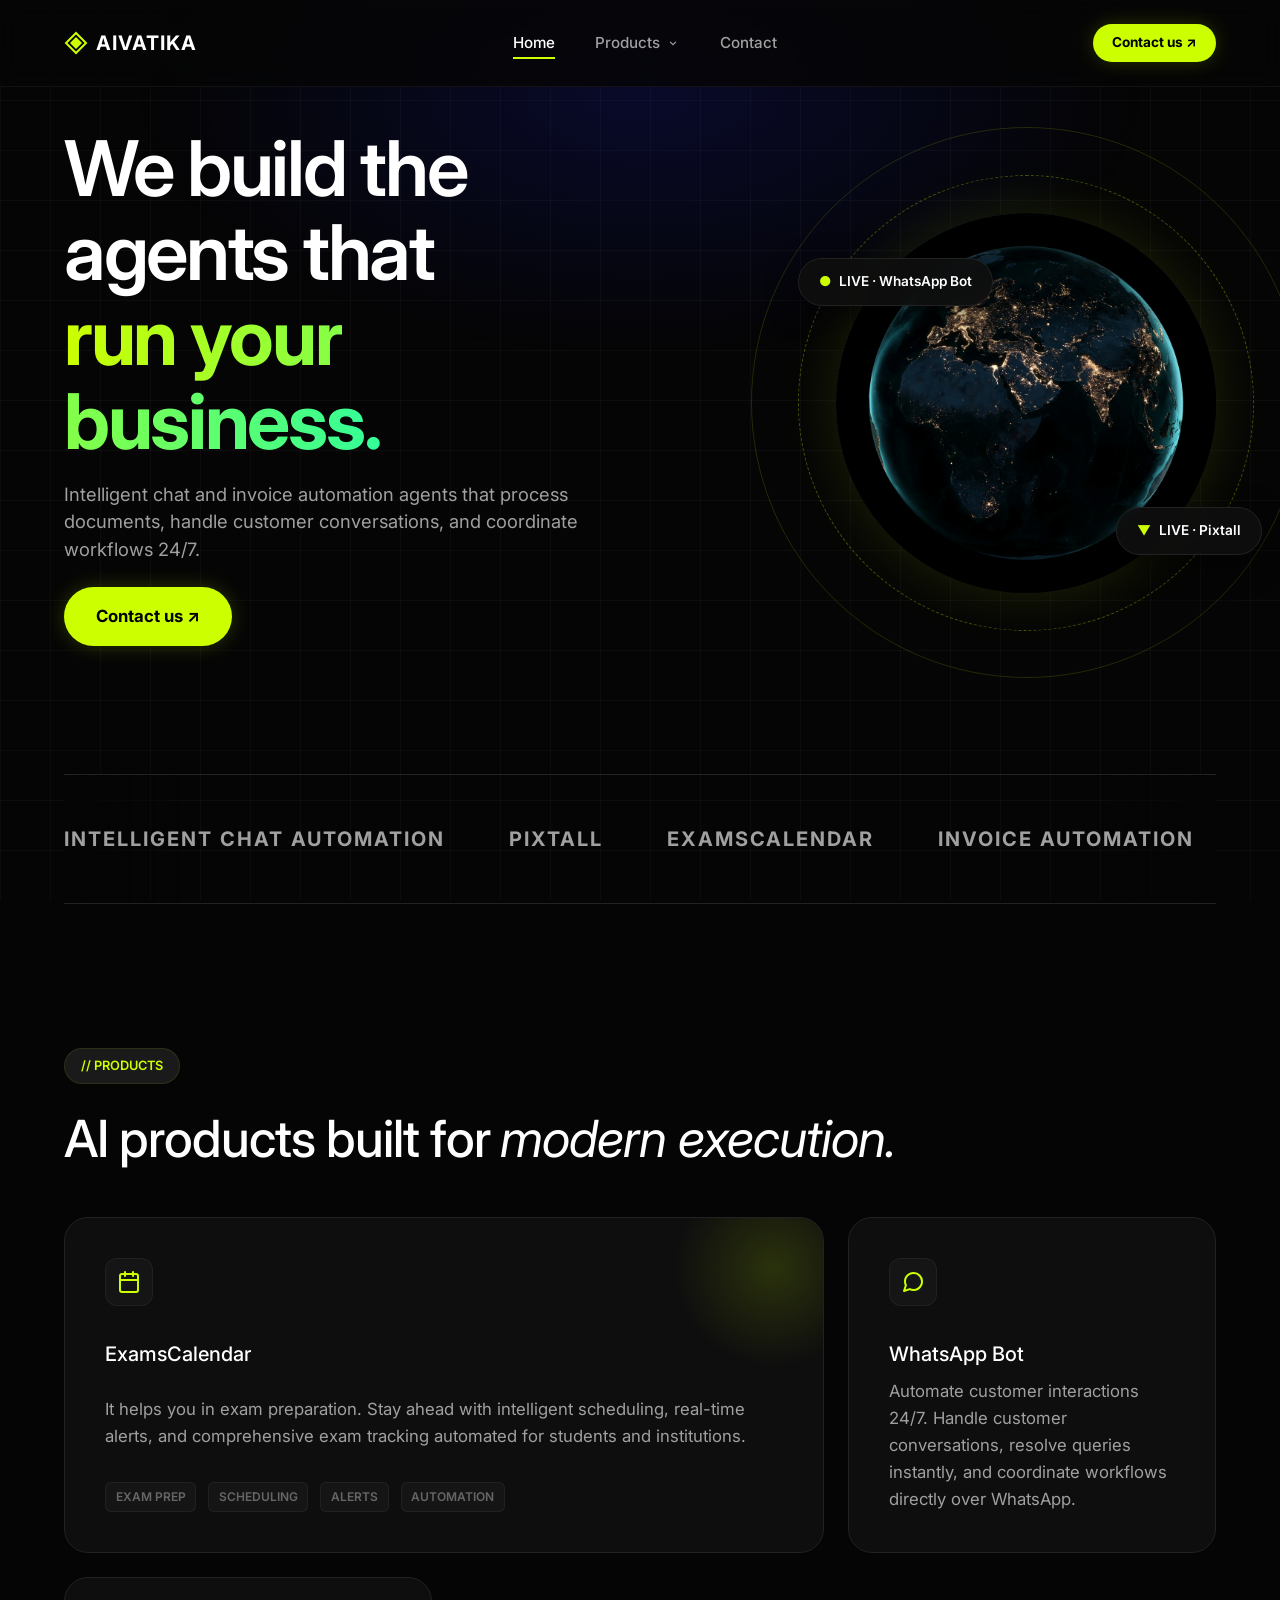
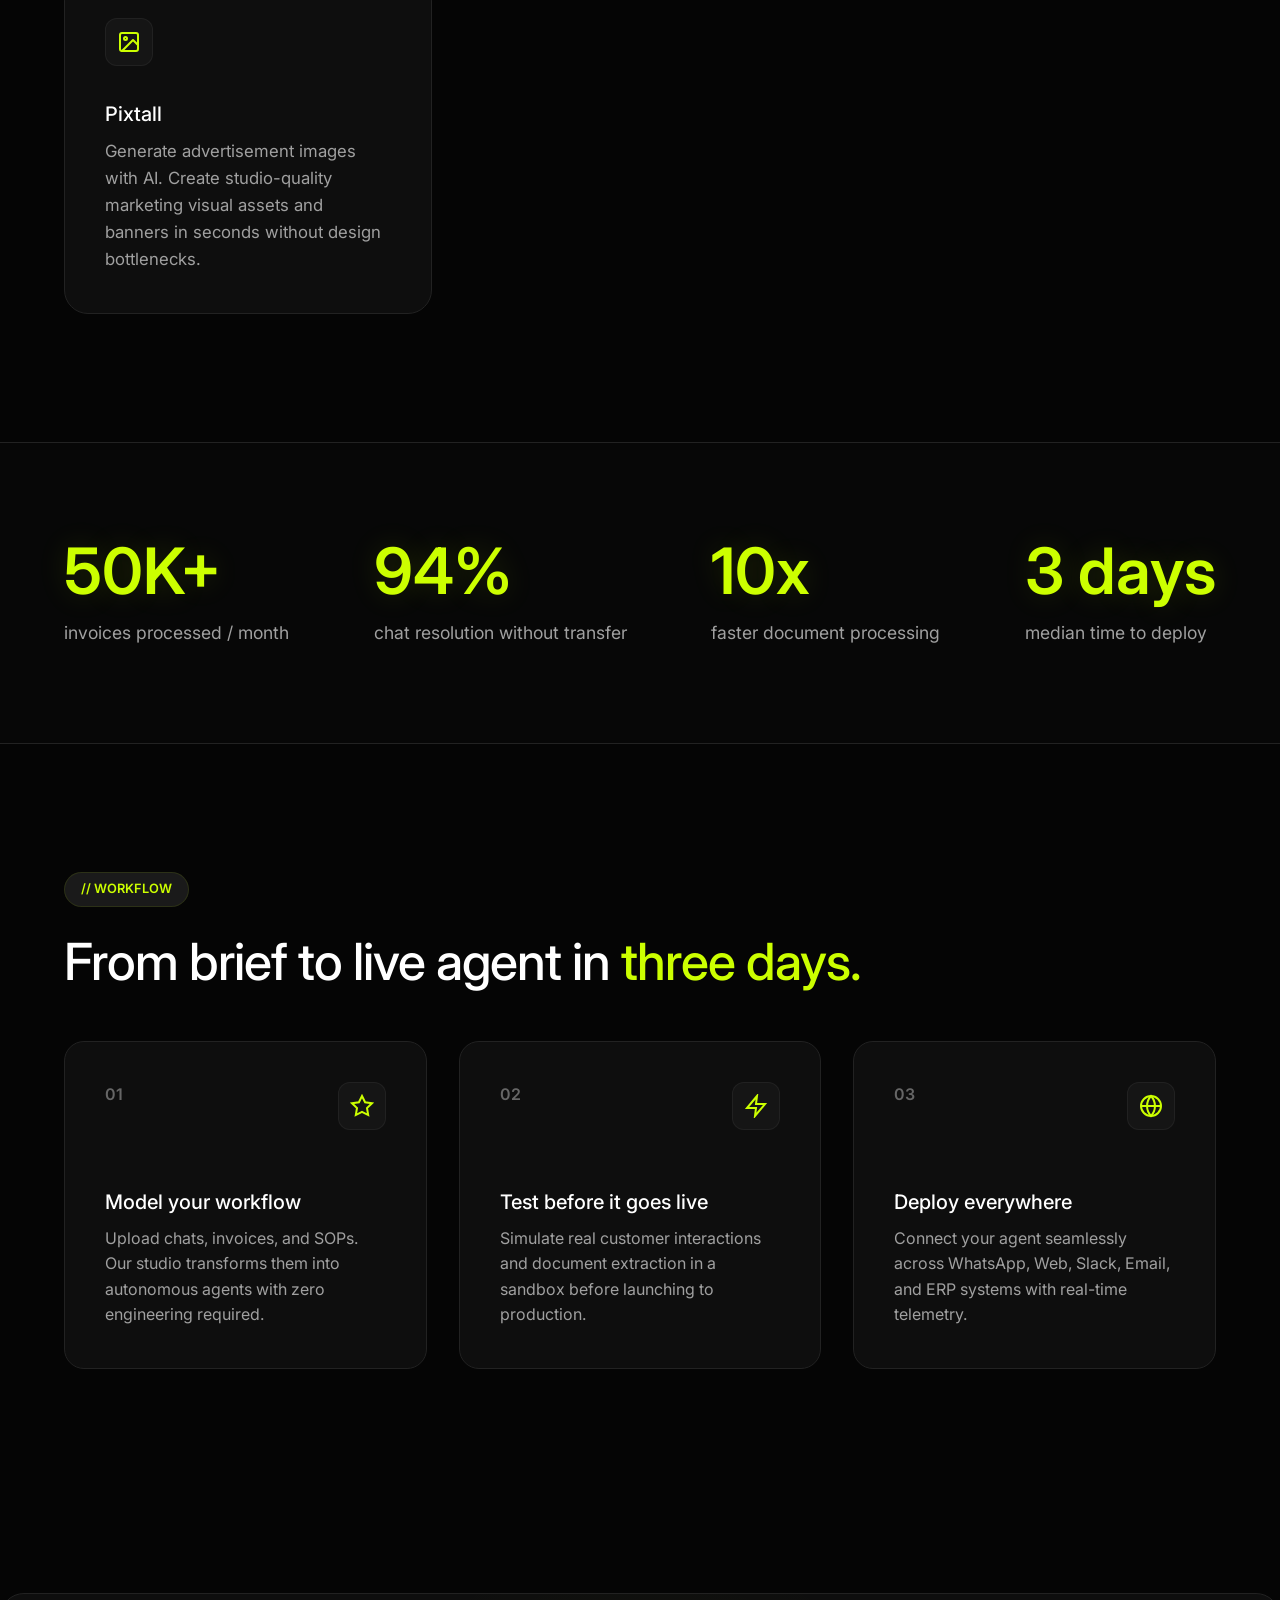
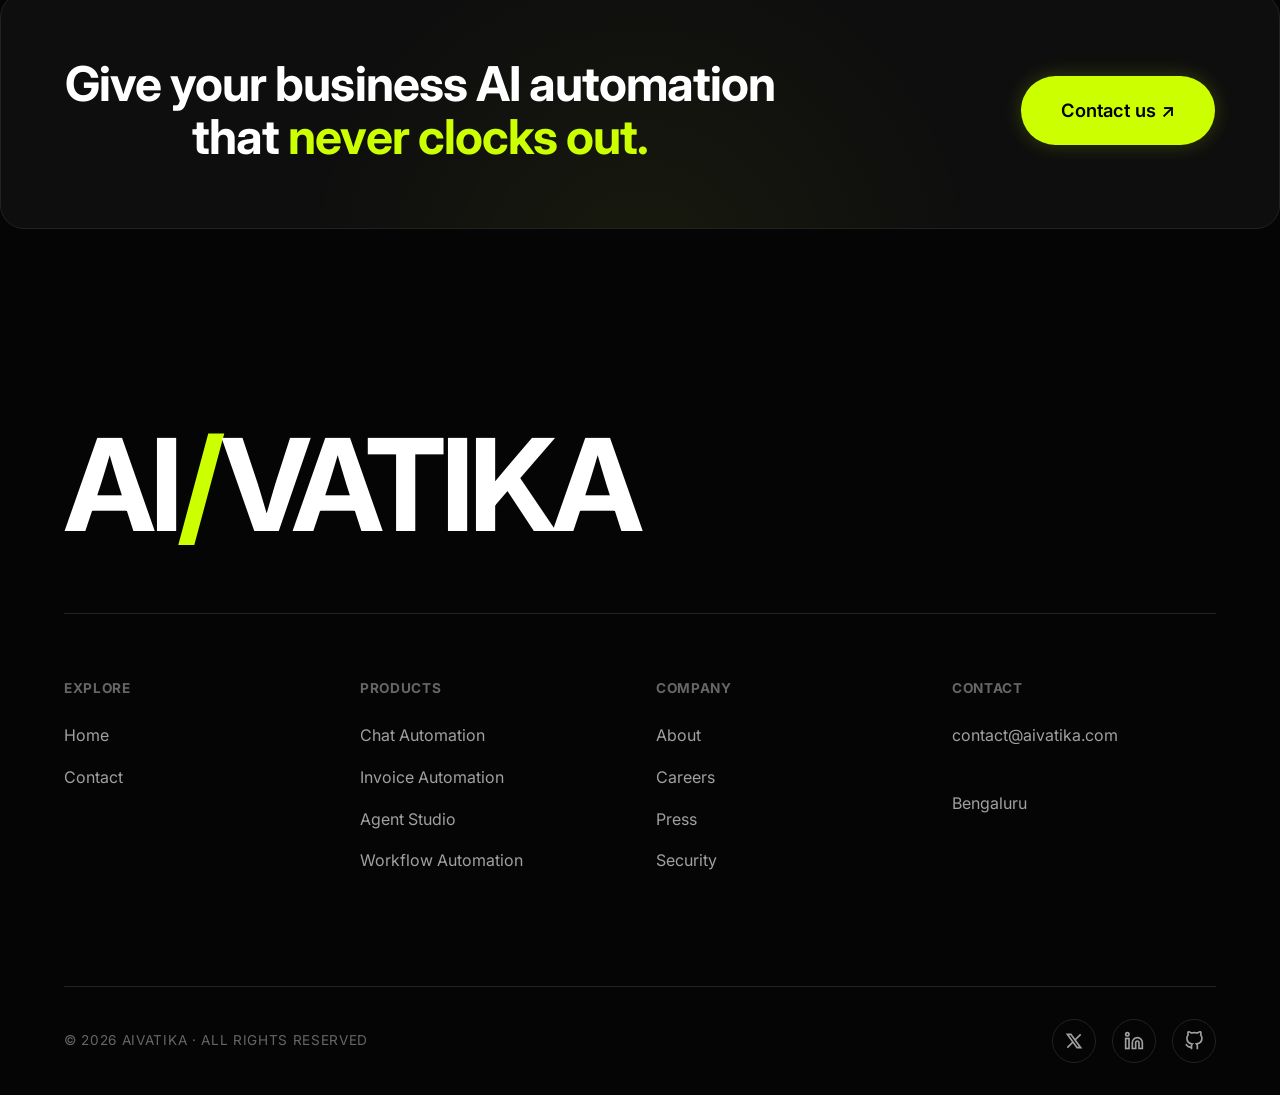
==== index.html @ f8d055b0 "Remove solutions.html page and purge all Solutions links from navbar and footers" ====
<!DOCTYPE html>
<html lang="en">
<head>
    <meta charset="UTF-8">
    <meta name="viewport" content="width=device-width, initial-scale=1.0">
    <title>AIVATIKA - AI Automation, Made Simple</title>
    <link rel="preconnect" href="https://fonts.googleapis.com">
    <link rel="preconnect" href="https://fonts.gstatic.com" crossorigin>
    <link href="https://fonts.googleapis.com/css2?family=Inter:wght@400;500;600;700&display=swap" rel="stylesheet">
    <link rel="stylesheet" href="style.css">
</head>
<body>
    <div class="grid-overlay"></div>
    <div class="glow-overlay"></div>

    <header class="navbar">
      <div class="nav-container">

        <a class="logo" href="index.html">
          <svg width="24" height="24" viewBox="0 0 24 24" fill="none" xmlns="http://www.w3.org/2000/svg">
            <path d="M12 2L2 12L12 22L22 12L12 2Z" stroke="var(--accent)" stroke-width="2" fill="transparent"/>
            <path d="M12 6L6 12L12 18L18 12L12 6Z" fill="var(--accent)"/>
          </svg>
          <span>AIVATIKA</span>
        </a>

        <nav class="nav-links">

          <a href="index.html" class="active">Home</a>

          <div class="products">

            <button class="products-btn">
              Products
              <svg width="14" height="14" viewBox="0 0 24 24">
                <path d="M7 10l5 5 5-5" stroke="currentColor" stroke-width="2" fill="none"/>
              </svg>
            </button>

            <div class="products-menu">

              <a href="https://examscalendar.com/" target="_blank" rel="noopener noreferrer" class="product-item">
                <div class="title">ExamsCalendar</div>
                <div class="desc">
                  It helps you in exam preparation
                </div>
              </a>

              <a href="chat-automation.html" class="product-item">
                <div class="title">WhatsApp Bot</div>
                <div class="desc">
                  Automate customer interactions
                </div>
              </a>

              <a href="contact.html" class="product-item">
                <div class="title">Pixtall</div>
                <div class="desc">
                  Generate advertisement images with AI
                </div>
              </a>

            </div>

          </div>

          <a href="contact.html">Contact</a>

        </nav>

        <a class="demo-btn" href="contact.html">
          Contact us ↗
        </a>

      </div>
    </header>

    <main>
        <section class="hero reveal active">
            <div class="hero-main-layout">
                <div class="hero-left">
                    <h1 class="hero-title">
                        We build the agents that<br>
                        <span style="font-weight: 700; background: linear-gradient(90deg, #CCFF00 0%, #33ff99 100%); -webkit-background-clip: text; -webkit-text-fill-color: transparent; background-clip: text; color: transparent;">run your business.</span>
                    </h1>

                    <p class="hero-description">
                        Intelligent chat and invoice automation agents that process documents, handle customer conversations, and coordinate workflows 24/7.
                    </p>

                    <div class="hero-cta">
                        <a href="contact.html" class="btn btn-primary btn-large" style="color: #000; font-weight: 700;">Contact us ↗</a>
                    </div>

                    <!-- Stored in backend / code memory for future use:
                    <div class="hero-stats" style="margin-top: 2rem;">
                        <div class="stat-item">
                            <h3 class="stat-value">94%</h3>
                            <p class="stat-label">Chat resolution rate</p>
                        </div>
                        <div class="stat-item">
                            <h3 class="stat-value">10x</h3>
                            <p class="stat-label">Faster invoice processing</p>
                        </div>
                        <div class="stat-item">
                            <h3 class="stat-value">0</h3>
                            <p class="stat-label">Code required to deploy</p>
                        </div>
                    </div>
                    -->
                </div>

                <div class="hero-right">
                    <div class="hero-graphic" style="width: 380px; height: 380px; margin-left: auto;">
                        <div class="orb-container" style="width: 100%; height: 100%; position: relative;">
                            <div class="floating-badge" style="top: 12%; left: -10%; bottom:auto;">
                                <span style="color: var(--accent);">●</span> LIVE · WhatsApp Bot
                            </div>

                            <div style="position: absolute; width: 120%; height: 120%; top:-10%; left:-10%; border-radius: 50%; border: 1.5px dashed rgba(204,255,0,0.3); animation: rotate 30s linear infinite; pointer-events: none; z-index: 1;"></div>
                            <div style="position: absolute; width: 145%; height: 145%; top:-22.5%; left:-22.5%; border-radius: 50%; border: 1px solid rgba(204,255,0,0.15); pointer-events: none; z-index: 1;"></div>
                            <div class="orb" style="width: 100%; height: 100%; position: relative; border-radius: 50%; overflow: hidden; box-shadow: inset -10px -10px 30px rgba(0,0,0,0.8), inset 10px 10px 30px rgba(255,255,255,0.05), 0 0 60px rgba(204,255,0,0.12);">
                                <img src="assets/earth-globe.png" alt="Earth Globe" style="width: 100%; height: 100%; object-fit: cover; border-radius: 50%; display: block;">
                            </div>

                            <div class="floating-badge" style="bottom: 10%; right: -12%; left: auto;">
                                <span style="color: var(--accent);">▼</span> LIVE · Pixtall
                            </div>
                        </div>
                    </div>
                </div>
            </div>

            <div class="client-ticker-container">
                <div class="ticker-wrapper">
                    <div class="ticker-content">
                        <div class="client-logo">INTELLIGENT CHAT AUTOMATION</div>
                        <div class="client-logo">PIXTALL</div>
                        <div class="client-logo">EXAMSCALENDAR</div>
                        <div class="client-logo">INVOICE AUTOMATION</div>
                        <div class="client-logo">WHATSAPP HEALTH CARE AUTOMATION</div>
                    </div>
                    <div class="ticker-content">
                        <div class="client-logo">INTELLIGENT CHAT AUTOMATION</div>
                        <div class="client-logo">PIXTALL</div>
                        <div class="client-logo">EXAMSCALENDAR</div>
                        <div class="client-logo">INVOICE AUTOMATION</div>
                        <div class="client-logo">WHATSAPP HEALTH CARE AUTOMATION</div>
                    </div>
                </div>
            </div>
        </section>

        <section class="capabilities reveal active">
            <div class="section-badge">// PRODUCTS</div>
            <h2 class="section-title">AI products built for <span class="italic">modern execution.</span></h2>

            <div class="bento-grid">
                <div class="bento-card bento-large">
                    <div class="card-glow"></div>
                    <div class="card-icon">
                        <svg width="24" height="24" viewBox="0 0 24 24" fill="none" stroke="var(--accent)" stroke-width="2" stroke-linecap="round" stroke-linejoin="round"><rect x="3" y="4" width="18" height="18" rx="2" ry="2"></rect><line x1="16" y1="2" x2="16" y2="6"></line><line x1="8" y1="2" x2="8" y2="6"></line><line x1="3" y1="10" x2="21" y2="10"></line></svg>
                    </div>
                    <h3>ExamsCalendar</h3>
                    <p>It helps you in exam preparation. Stay ahead with intelligent scheduling, real-time alerts, and comprehensive exam tracking automated for students and institutions.</p>
                    <div class="card-tags">
                        <span>EXAM PREP</span><span>SCHEDULING</span><span>ALERTS</span><span>AUTOMATION</span>
                    </div>
                </div>

                <div class="bento-card">
                    <div class="card-icon">
                        <svg width="24" height="24" viewBox="0 0 24 24" fill="none" stroke="var(--accent)" stroke-width="2" stroke-linecap="round" stroke-linejoin="round"><path d="M21 11.5a8.38 8.38 0 0 1-.9 3.8 8.5 8.5 0 0 1-7.6 4.7 8.38 8.38 0 0 1-3.8-.9L3 21l1.9-5.7a8.38 8.38 0 0 1-.9-3.8 8.5 8.5 0 0 1 4.7-7.6 8.38 8.38 0 0 1 3.8-.9h.5a8.48 8.48 0 0 1 8 8v.5z"></path></svg>
                    </div>
                    <h3>WhatsApp Bot</h3>
                    <p>Automate customer interactions 24/7. Handle customer conversations, resolve queries instantly, and coordinate workflows directly over WhatsApp.</p>
                </div>

                <div class="bento-card">
                    <div class="card-icon">
                        <svg width="24" height="24" viewBox="0 0 24 24" fill="none" stroke="var(--accent)" stroke-width="2" stroke-linecap="round" stroke-linejoin="round"><rect x="3" y="3" width="18" height="18" rx="2" ry="2"></rect><circle cx="8.5" cy="8.5" r="1.5"></circle><polyline points="21 15 16 10 5 21"></polyline></svg>
                    </div>
                    <h3>Pixtall</h3>
                    <p>Generate advertisement images with AI. Create studio-quality marketing visual assets and banners in seconds without design bottlenecks.</p>
                </div>
            </div>
        </section>

        <section class="stats-banner reveal active">
            <div class="stat-column">
                <div class="stat-huge">50K+</div>
                <div class="stat-desc">invoices processed / month</div>
            </div>
            <div class="stat-column">
                <div class="stat-huge">94%</div>
                <div class="stat-desc">chat resolution without transfer</div>
            </div>
            <div class="stat-column">
                <div class="stat-huge">10x</div>
                <div class="stat-desc">faster document processing</div>
            </div>
            <div class="stat-column">
                <div class="stat-huge">3 days</div>
                <div class="stat-desc">median time to deploy</div>
            </div>
        </section>

        <section class="workflow reveal active">
            <div class="section-badge">// WORKFLOW</div>
            <h2 class="section-title">From brief to live agent in <span class="text-accent">three days.</span></h2>

            <div class="workflow-grid">
                <div class="workflow-card">
                    <div class="workflow-header">
                        <span class="step-num">01</span>
                        <div class="card-icon">
                            <svg width="24" height="24" viewBox="0 0 24 24" fill="none" stroke="var(--accent)" stroke-width="2"><path d="M12 2l3.09 6.26L22 9.27l-5 4.87 1.18 6.88L12 17.77l-6.18 3.25L7 14.14 2 9.27l6.91-1.01L12 2z"></path></svg>
                        </div>
                    </div>
                    <h3>Model your workflow</h3>
                    <p>Upload chats, invoices, and SOPs. Our studio transforms them into autonomous agents with zero engineering required.</p>
                </div>

                <div class="workflow-card">
                    <div class="workflow-header">
                        <span class="step-num">02</span>
                        <div class="card-icon">
                            <svg width="24" height="24" viewBox="0 0 24 24" fill="none" stroke="var(--accent)" stroke-width="2"><polygon points="13 2 3 14 12 14 11 22 21 10 12 10 13 2"></polygon></svg>
                        </div>
                    </div>
                    <h3>Test before it goes live</h3>
                    <p>Simulate real customer interactions and document extraction in a sandbox before launching to production.</p>
                </div>

                <div class="workflow-card">
                    <div class="workflow-header">
                        <span class="step-num">03</span>
                        <div class="card-icon">
                            <svg width="24" height="24" viewBox="0 0 24 24" fill="none" stroke="var(--accent)" stroke-width="2"><circle cx="12" cy="12" r="10"></circle><line x1="2" y1="12" x2="22" y2="12"></line><path d="M12 2a15.3 15.3 0 0 1 4 10 15.3 15.3 0 0 1-4 10 15.3 15.3 0 0 1-4-10 15.3 15.3 0 0 1 4-10z"></path></svg>
                        </div>
                    </div>
                    <h3>Deploy everywhere</h3>
                    <p>Connect your agent seamlessly across WhatsApp, Web, Slack, Email, and ERP systems with real-time telemetry.</p>
                </div>
            </div>
        </section>


        <section class="cta-section reveal active">
            <div class="cta-container">
                <h2>Give your business AI automation<br>that <span class="text-accent">never clocks out.</span></h2>
                <a href="contact.html" class="btn btn-primary btn-large">Contact us ↗</a>
            </div>
        </section>
    </main>

    <footer>
        <div class="footer-top">
            <div class="footer-logo">AI<span class="text-accent">/</span>VATIKA</div>
        </div>

        <div class="footer-middle">
            <div class="footer-col">
                <h4>EXPLORE</h4>
                <a href="index.html">Home</a>
                <a href="contact.html">Contact</a>
            </div>
            <div class="footer-col">
                <h4>PRODUCTS</h4>
                <a href="#">Chat Automation</a>
                <a href="#">Invoice Automation</a>
                <a href="#">Agent Studio</a>
                <a href="#">Workflow Automation</a>
            </div>
            <div class="footer-col">
                <h4>COMPANY</h4>
                <a href="#">About</a>
                <a href="#">Careers</a>
                <a href="#">Press</a>
                <a href="#">Security</a>
            </div>
            <div class="footer-col">
                <h4>CONTACT</h4>
                <a href="mailto:contact@aivatika.com">contact@aivatika.com</a>
                <br>
                <span>Bengaluru</span>
            </div>
        </div>

        <div class="footer-bottom">
            <div class="copyright">© 2026 AIVATIKA · ALL RIGHTS RESERVED</div>
            <div class="socials">
                <a href="#" class="social-icon">
                    <svg width="20" height="20" viewBox="0 0 24 24" fill="none" stroke="currentColor" stroke-width="2"><path d="M4 4l11.733 16h4.267l-11.733 -16z"></path><path d="M4 20l6.768 -6.768m2.46 -2.46l6.772 -6.772"></path></svg>
                </a>
                <a href="#" class="social-icon">
                    <svg width="20" height="20" viewBox="0 0 24 24" fill="none" stroke="currentColor" stroke-width="2"><path d="M16 8a6 6 0 0 1 6 6v7h-4v-7a2 2 0 0 0-2-2 2 2 0 0 0-2 2v7h-4v-7a6 6 0 0 1 6-6z"></path><rect x="2" y="9" width="4" height="12"></rect><circle cx="4" cy="4" r="2"></circle></svg>
                </a>
                <a href="#" class="social-icon">
                    <svg width="20" height="20" viewBox="0 0 24 24" fill="none" stroke="currentColor" stroke-width="2"><path d="M9 19c-5 1.5-5-2.5-7-3m14 6v-3.87a3.37 3.37 0 0 0-.94-2.61c3.14-.35 6.44-1.54 6.44-7A5.44 5.44 0 0 0 20 4.77 5.07 5.07 0 0 0 19.91 1S18.73.65 16 2.48a13.38 13.38 0 0 0-7 0C6.27.65 5.09 1 5.09 1A5.07 5.07 0 0 0 5 4.77a5.44 5.44 0 0 0-1.5 3.78c0 5.42 3.3 6.61 6.44 7A3.37 3.37 0 0 0 9 18.13V22"></path></svg>
                </a>
            </div>
        </div>
    </footer>
    <script src="script.js"></script>
</body>
</html>
---- style.css ----
:root {
    --bg-dark: #050505;
    --bg-card: #0e0e0e;
    --bg-card-hover: #141414;
    --accent: #CCFF00;
    --accent-glow: rgba(204, 255, 0, 0.4);
    --text-primary: #FFFFFF;
    --text-secondary: #A0A0A0;
    --text-tertiary: #666666;
    --border-color: #222222;
    --badge-bg: #1A1A1A;
    --font-sans: 'Inter', system-ui, -apple-system, sans-serif;
}
* { margin: 0; padding: 0; box-sizing: border-box; }
body { background-color: var(--bg-dark); color: var(--text-primary); font-family: var(--font-sans); line-height: 1.6; overflow-x: hidden; -webkit-font-smoothing: antialiased; }
.grid-overlay { position: fixed; top: 0; left: 0; width: 100vw; height: 100vh; background-image: linear-gradient(to right, rgba(255,255,255,0.03) 1px, transparent 1px), linear-gradient(to bottom, rgba(255,255,255,0.03) 1px, transparent 1px); background-size: 50px 50px; pointer-events: none; z-index: -2; }
.glow-overlay { position: fixed; top: -20vh; left: 10vw; width: 80vw; height: 60vh; background: radial-gradient(ellipse at center, rgba(30,40,255,0.15) 0%, transparent 70%); pointer-events: none; z-index: -1; }
h1 { font-size: clamp(3rem, 6vw, 5.5rem); line-height: 1.1; letter-spacing: -0.03em; font-weight: 600; margin-bottom: 1rem; }
h2.section-title { font-size: clamp(2rem, 4vw, 3.5rem); line-height: 1.2; letter-spacing: -0.02em; font-weight: 500; margin-bottom: 3rem; }
h3 { font-size: 1.25rem; font-weight: 500; color: var(--text-primary); margin-bottom: 0.5rem; }
p { color: var(--text-secondary); }
.italic { font-style: italic; font-weight: 400; }
.text-white { color: var(--text-primary); }
.text-accent { color: var(--accent); }
.text-accent-glow { color: var(--accent); text-shadow: 0 0 15px var(--accent-glow); }
.navbar { position: sticky; top: 0; background: rgba(5,5,5,0.8); backdrop-filter: blur(12px); z-index: 100; border-bottom: 1px solid rgba(255,255,255,0.05); }
.nav-container { display: flex; justify-content: space-between; align-items: center; padding: 1.5rem 4rem; max-width: 1400px; margin: 0 auto; width: 100%; }
.logo { display: flex; align-items: center; gap: 0.5rem; font-weight: 700; font-size: 1.25rem; letter-spacing: 0.05em; color: #ffffff; text-decoration: none; }
.logo span { color: #ffffff; }
.nav-links { display: flex; gap: 2.5rem; align-items: center; }
.nav-links a { color: var(--text-secondary); text-decoration: none; font-size: 0.95rem; font-weight: 500; transition: color 0.2s; }
.nav-links a:hover { color: var(--text-primary); }
.nav-links a.active { color: var(--text-primary); position: relative; }
.nav-links a.active::after { content: ''; position: absolute; bottom: -4px; left: 0; width: 100%; height: 2px; background-color: var(--accent); }

/* ==========================================================================
   Products Dropdown Component (Absolute Floating Panel - Pure CSS)
   ========================================================================== */

.products {
    position: relative;
    display: inline-flex;
    align-items: center;
}

.products-btn {
    display: inline-flex;
    align-items: center;
    gap: 0.35rem;
    color: var(--text-secondary);
    background: transparent;
    border: none;
    font-size: 0.95rem;
    font-weight: 500;
    font-family: inherit;
    cursor: pointer;
    padding: 0.5rem 0;
    transition: color 0.2s ease;
}

.products-btn:hover,
.products:hover .products-btn {
    color: var(--text-primary);
}

.products-btn svg {
    transition: transform 0.25s ease;
}

.products:hover .products-btn svg {
    transform: rotate(180deg);
}

.products-menu {
    position: absolute;
    top: calc(100% + 12px);
    left: 50%;
    transform: translateX(-50%);
    width: 320px;
    display: none;
    z-index: 99999;
    
    background: #0D0F12;
    border-radius: 18px;
    border: 1px solid rgba(204, 255, 0, 0.15);
    box-shadow: 0 30px 80px rgba(0, 0, 0, 0.65);
    padding: 0.75rem;
}

/* Invisible bridge so mouse hover never breaks when moving to menu */
.products-menu::before {
    content: '';
    position: absolute;
    top: -15px;
    left: 0;
    width: 100%;
    height: 15px;
}

.products:hover .products-menu {
    display: block;
}

.product-item {
    display: flex;
    flex-direction: column;
    padding: 0.75rem 0.85rem;
    border-radius: 12px;
    text-decoration: none;
    transition: background-color 0.2s ease;
}

.product-item:hover {
    background: rgba(255, 255, 255, 0.05);
}

.product-item .title {
    font-size: 0.95rem;
    font-weight: 600;
    color: #FFFFFF;
}

.product-item:hover .title {
    color: var(--accent);
}

.product-item .desc {
    font-size: 0.8rem;
    color: var(--text-secondary);
    margin-top: 0.15rem;
}

.demo-btn {
    display: inline-flex;
    align-items: center;
    justify-content: center;
    padding: 0.5rem 1.2rem;
    border-radius: 999px;
    font-weight: 700;
    font-size: 0.85rem;
    text-decoration: none;
    background-color: var(--accent);
    color: #000;
    box-shadow: 0 0 20px rgba(204,255,0,0.2);
    transition: all 0.3s ease;
}

.demo-btn:hover {
    transform: translateY(-2px);
    box-shadow: 0 4px 25px rgba(204,255,0,0.4);
}
.nav-actions { display: flex; align-items: center; gap: 1.5rem; }
.lang-selector { color: var(--text-tertiary); font-size: 0.9rem; font-weight: 500; }
.btn { display: inline-flex; align-items: center; justify-content: center; padding: 0.75rem 1.5rem; border-radius: 999px; font-weight: 600; font-size: 0.95rem; text-decoration: none; transition: all 0.3s ease; cursor: pointer; }
.btn-primary { background-color: var(--accent); color: #000; box-shadow: 0 0 20px rgba(204,255,0,0.2); }
.btn-primary:hover { transform: translateY(-2px); box-shadow: 0 4px 25px rgba(204,255,0,0.4); }
.btn-outline { background-color: transparent; color: var(--text-primary); border: 1px solid var(--border-color); }
.btn-outline:hover { background-color: rgba(255,255,255,0.05); border-color: rgba(255,255,255,0.2); }
.btn-large { padding: 1rem 2rem; font-size: 1.05rem; }
.badge { display: inline-flex; align-items: center; padding: 0.4rem 0.8rem; border-radius: 999px; font-size: 0.75rem; font-weight: 600; letter-spacing: 0.05em; text-transform: uppercase; }
.green-badge { background-color: var(--badge-bg); color: var(--accent); border: 1px solid rgba(204,255,0,0.2); }
.outline-badge { background-color: transparent; color: var(--text-tertiary); border: 1px solid var(--border-color); }
.section-badge { display: inline-block; color: var(--accent); background-color: var(--badge-bg); padding: 0.4rem 1rem; border-radius: 999px; font-size: 0.8rem; font-weight: 600; margin-bottom: 1.5rem; border: 1px solid rgba(204,255,0,0.1); }
.hero { padding: 2.5rem 4rem 1rem; max-width: 1400px; margin: 0 auto; }
.hero-top-badges { display: flex; justify-content: space-between; margin-bottom: 2.5rem; }
.hero-main-layout { display: flex; justify-content: space-between; align-items: center; gap: 3rem; }
.hero-left { flex: 1; max-width: 700px; }
.hero-right { flex: 1; display: flex; justify-content: flex-end; }
.hero-description { font-size: 1.15rem; line-height: 1.5; color: var(--text-secondary); max-width: 650px; margin-bottom: 1.5rem; }
.hero-cta { display: flex; gap: 1rem; margin-bottom: 2rem; }
.hero-stats { display: flex; gap: 3rem; }
.stat-item .stat-value { font-size: 2rem; font-weight: 600; color: var(--text-primary); margin-bottom: 0.25rem; }
.stat-item .stat-label { font-size: 0.9rem; color: var(--text-secondary); }
.hero-graphic { position: relative; width: 300px; height: 300px; }
.orb-container { position: relative; width: 100%; height: 100%; display: flex; align-items: center; justify-content: center; }
.orb { width: 200px; height: 200px; border-radius: 50%; background: radial-gradient(circle at 30% 30%, #1e293b 0%, #0a0a0a 70%); box-shadow: inset -20px -20px 40px rgba(0,0,0,0.9), inset 10px 10px 30px rgba(255,255,255,0.1), inset 0 0 20px rgba(204,255,0,0.2), 0 0 50px rgba(0,255,255,0.1), 0 0 20px rgba(204,255,0,0.1); position: relative; animation: float 6s ease-in-out infinite; }
.floating-badge { position: absolute; bottom: 20px; left: -20px; background: rgba(15,15,15,0.9); border: 1px solid var(--border-color); padding: 0.75rem 1.25rem; border-radius: 999px; font-size: 0.85rem; font-weight: 600; display: flex; align-items: center; gap: 0.5rem; backdrop-filter: blur(8px); box-shadow: 0 10px 30px rgba(0,0,0,0.5); animation: float-delayed 5s ease-in-out infinite; z-index: 10; }
@keyframes float { 0%,100% { transform: translateY(0); } 50% { transform: translateY(-15px); } }
@keyframes float-delayed { 0%,100% { transform: translateY(0); } 50% { transform: translateY(-10px); } }
@keyframes rotate { 0% { transform: rotate(0deg); } 100% { transform: rotate(360deg); } }
@keyframes spin-earth { 0% { background-position: 0 0; } 100% { background-position: -400px 0; } }
@keyframes spin-earth-slow { 0% { background-position: 0 0; } 100% { background-position: -200% 0; } }
.client-ticker-container { margin-top: 6rem; padding: 3rem 0; border-top: 1px solid var(--border-color); border-bottom: 1px solid var(--border-color); overflow: hidden; background: linear-gradient(90deg, var(--bg-dark) 0%, transparent 10%, transparent 90%, var(--bg-dark) 100%); position: relative; }
.ticker-wrapper { display: flex; width: fit-content; }
.ticker-content { display: flex; align-items: center; gap: 4rem; padding-right: 4rem; animation: scroll 30s linear infinite; }
.client-logo { display: flex; align-items: center; gap: 0.75rem; font-size: 1.25rem; font-weight: 700; color: var(--text-secondary); letter-spacing: 0.1em; white-space: nowrap; }
.client-logo svg { color: var(--accent); }
@keyframes scroll { 0% { transform: translateX(0); } 100% { transform: translateX(-100%); } }
section { padding: 8rem 4rem; max-width: 1400px; margin: 0 auto; }
.bento-grid { display: grid; grid-template-columns: repeat(3, 1fr); grid-auto-rows: minmax(280px, auto); gap: 1.5rem; }
.bento-card { background-color: var(--bg-card); border: 1px solid var(--border-color); border-radius: 24px; padding: 2.5rem; display: flex; flex-direction: column; position: relative; overflow: hidden; transition: all 0.3s ease; }
.bento-card:hover { background-color: var(--bg-card-hover); border-color: rgba(255,255,255,0.15); transform: translateY(-5px); }
.bento-large { grid-column: span 2; }
.card-icon { width: 48px; height: 48px; border-radius: 12px; background: rgba(255,255,255,0.03); display: flex; align-items: center; justify-content: center; margin-bottom: 2rem; border: 1px solid rgba(255,255,255,0.05); }
.card-glow { position: absolute; top: -50px; right: -50px; width: 200px; height: 200px; background: radial-gradient(circle, rgba(204,255,0,0.15) 0%, transparent 70%); pointer-events: none; }
.bento-card p { font-size: 1.05rem; margin-top: auto; }
.card-tags { display: flex; gap: 0.75rem; margin-top: 2rem; flex-wrap: wrap; }
.card-tags span { font-size: 0.75rem; font-weight: 600; color: var(--text-tertiary); background: rgba(255,255,255,0.03); padding: 0.3rem 0.6rem; border-radius: 6px; border: 1px solid rgba(255,255,255,0.05); }
.stats-banner { display: flex; justify-content: space-between; padding: 6rem 4rem; border-top: 1px solid var(--border-color); border-bottom: 1px solid var(--border-color); background: rgba(14,14,14,0.3); }
.stat-column { display: flex; flex-direction: column; }
.stat-huge { font-size: clamp(3rem, 5vw, 4.5rem); font-weight: 600; color: var(--accent); line-height: 1; margin-bottom: 1rem; text-shadow: 0 0 30px rgba(204,255,0,0.15); }
.stat-desc { font-size: 1.1rem; color: var(--text-secondary); }
.workflow-grid { display: grid; grid-template-columns: repeat(3, 1fr); gap: 2rem; }
.workflow-card { 
    background-color: var(--bg-card); 
    border: 1px solid var(--border-color); 
    border-radius: 20px; 
    padding: 2.5rem; 
    transition: all 0.3s ease;
    display: flex;
    flex-direction: column;
}
.workflow-card:hover {
    background-color: var(--bg-card-hover);
    border-color: rgba(204, 255, 0, 0.3);
    transform: translateY(-5px);
}
.workflow-header { display: flex; justify-content: space-between; align-items: flex-start; margin-bottom: 1.5rem; }
.step-num { font-size: 1rem; font-weight: 600; color: var(--text-tertiary); }
.testimonial-grid { display: grid; grid-template-columns: repeat(3, 1fr); gap: 2rem; }
.testimonial-card { background-color: var(--bg-card); border: 1px solid var(--border-color); border-radius: 20px; padding: 2.5rem; display: flex; flex-direction: column; justify-content: space-between; }
.quote { font-size: 1.1rem; color: var(--text-primary); margin-bottom: 3rem; line-height: 1.6; }
.author-name { font-weight: 600; color: var(--text-primary); margin-bottom: 0.25rem; }
.author-title { font-size: 0.9rem; color: var(--text-tertiary); }
.cta-section { padding-bottom: 0; }
.cta-container { background: linear-gradient(135deg, #0a1505 0%, #050505 100%); border: 1px solid var(--border-color); border-radius: 32px; padding: 8rem 4rem; text-align: center; position: relative; overflow: hidden; }
.cta-container::before { content: ''; position: absolute; top: -50%; left: 50%; transform: translateX(-50%); width: 800px; height: 800px; background: radial-gradient(circle, rgba(204,255,0,0.05) 0%, transparent 60%); pointer-events: none; }
.cta-container h2 { font-size: clamp(2.5rem, 4vw, 4rem); line-height: 1.1; margin-bottom: 3rem; position: relative; z-index: 1; }
.cta-container .btn { position: relative; z-index: 1; }
footer { padding: 6rem 4rem 2rem; max-width: 1400px; margin: 0 auto; }
.footer-top { display: flex; justify-content: space-between; align-items: center; padding-bottom: 4rem; border-bottom: 1px solid var(--border-color); margin-bottom: 4rem; }
.footer-logo { font-size: clamp(4rem, 10vw, 10rem); font-weight: 700; letter-spacing: -0.04em; line-height: 1; }
.footer-middle { display: grid; grid-template-columns: repeat(4, 1fr); gap: 2rem; margin-bottom: 6rem; }
.footer-col h4 { font-size: 0.85rem; color: var(--text-tertiary); margin-bottom: 1.5rem; letter-spacing: 0.05em; }
.footer-col a, .footer-col span { display: block; color: var(--text-secondary); text-decoration: none; margin-bottom: 1rem; font-size: 1rem; transition: color 0.2s; }
.footer-col a:hover { color: var(--text-primary); }
.footer-bottom { display: flex; justify-content: space-between; align-items: center; padding-top: 2rem; border-top: 1px solid var(--border-color); }
.copyright { color: var(--text-tertiary); font-size: 0.85rem; letter-spacing: 0.05em; }
.socials { display: flex; gap: 1rem; }
.social-icon { display: flex; align-items: center; justify-content: center; width: 44px; height: 44px; border-radius: 50%; border: 1px solid var(--border-color); color: var(--text-secondary); transition: all 0.3s; }
.social-icon:hover { color: var(--text-primary); border-color: rgba(255,255,255,0.2); background: rgba(255,255,255,0.05); }
.reveal { opacity: 0; transform: translateY(30px); transition: all 0.8s cubic-bezier(0.16,1,0.3,1); }
.reveal.active { opacity: 1; transform: translateY(0); }

.cta-section { padding: 6rem 0; }
.cta-container { max-width: 1400px; margin: 0 auto; padding: 4rem; background: var(--bg-card); border: 1px solid var(--border-color); border-radius: 24px; display: flex; justify-content: space-between; align-items: center; }
.cta-container h2 { font-size: 3rem; margin: 0; letter-spacing: -0.02em; }
.cta-container .btn-large { font-size: 1.15rem; padding: 1.25rem 2.5rem; }
/* --- Products Page Feature Stack --- */
.feature-stack { display: flex; flex-direction: column; gap: 2rem; margin-top: 4rem; margin-bottom: 8rem; }
.feature-card {
    display: flex; gap: 4rem; align-items: stretch; border: 1px solid var(--border); border-radius: 20px;
    background: rgba(10, 10, 10, 0.4); padding: 0; overflow: hidden; min-height: 480px; position: relative;
}
.feature-card.reverse { flex-direction: row-reverse; }

.feature-graphic {
    flex: 1; min-width: 45%; background: var(--bg-card); position: relative; overflow: hidden;
    display: flex; align-items: center; justify-content: center;
}
.feature-graphic img { width: 100%; height: 100%; object-fit: cover; opacity: 0.8; filter: contrast(1.2) brightness(0.9); }
.feature-graphic .overlay-gradient {
    position: absolute; inset: 0; pointer-events: none;
    background: radial-gradient(circle at center, transparent 40%, rgba(5, 5, 5, 0.9) 100%);
}

.feature-content { flex: 1; padding: 4rem; display: flex; flex-direction: column; justify-content: center; position: relative; z-index: 2; }
.feature-content h2 { font-size: 2.5rem; margin-bottom: 0.5rem; letter-spacing: -0.03em; }
.feature-subtitle { font-size: 1.15rem; font-weight: 500; margin-bottom: 1.5rem; }
.text-voice { color: var(--accent); }
.text-chat { color: #00e5ff; }
.text-studio { color: #ff0055; }
.text-mesh { color: var(--accent); }
.feature-desc { color: var(--text-secondary); font-size: 1.1rem; line-height: 1.6; margin-bottom: 2rem; max-width: 90%; }

.feature-bullets { display: grid; grid-template-columns: 1fr 1fr; gap: 1rem; margin-bottom: 3rem; }
.feature-bullet { display: flex; align-items: center; gap: 0.75rem; font-size: 0.95rem; font-weight: 500; }
.feature-bullet svg { color: var(--accent); flex-shrink: 0; }

.feature-actions { display: flex; gap: 1rem; align-items: center; margin-bottom: 2rem; }
.feature-actions .btn { font-size: 0.95rem; padding: 0.75rem 1.5rem; }

.feature-bottom-label {
    position: absolute; bottom: 2rem; display: flex; justify-content: space-between; align-items: center;
    width: calc(100% - 8rem); font-size: 0.75rem; font-weight: 700; letter-spacing: 0.15em; color: var(--accent);
}

.end-to-end { text-align: center; margin: 8rem 0; }
.end-to-end h2 { font-size: 3rem; margin-bottom: 4rem; letter-spacing: -0.03em; }
.end-to-end .stats-banner { display: grid; grid-template-columns: repeat(4, 1fr); text-align: left; padding: 0; background: transparent; border: none; }
.end-to-end .stat-item { border-left: 1px solid var(--border); padding-left: 2rem; display: flex; flex-direction: column; gap: 0.5rem; }
.end-to-end .stat-item:first-child { border-left: none; padding-left: 0; }
.end-to-end .stat-label { font-size: 0.75rem; font-weight: 600; letter-spacing: 0.1em; color: var(--text-muted); text-transform: uppercase; }
.end-to-end .stat-value { font-size: 1.1rem; font-weight: 700; color: var(--text-primary); }

.solution-grid { display: grid; grid-template-columns: repeat(3, 1fr); gap: 2rem; }
.solution-card { background: var(--surface); border: 1px solid rgba(255, 255, 255, 0.05); border-radius: 16px; padding: 2.5rem; transition: transform 0.3s ease, border-color 0.3s ease; display: flex; flex-direction: column; gap: 1.5rem; }
.solution-card:hover { transform: translateY(-4px); border-color: rgba(255, 255, 255, 0.1); }
.solution-card-header { display: flex; justify-content: space-between; align-items: flex-start; margin-bottom: 0.5rem; }
.solution-icon { width: 48px; height: 48px; border-radius: 12px; border: 1px solid var(--border); display: flex; align-items: center; justify-content: center; background: rgba(255,255,255,0.02); }
.solution-metric { font-size: 0.75rem; font-weight: 700; letter-spacing: 0.15em; font-family: monospace; }
.solution-subtitle { font-size: 0.75rem; font-weight: 700; letter-spacing: 0.15em; color: var(--text-muted); text-transform: uppercase; margin-bottom: -1rem; }
.solution-title { font-size: 1.5rem; font-weight: 600; line-height: 1.2; letter-spacing: -0.02em; }
.solution-desc { color: var(--text-muted); font-size: 1rem; line-height: 1.6; margin-bottom: 1rem; }
.solution-link { color: var(--text-primary); text-decoration: none; font-size: 0.875rem; font-weight: 600; letter-spacing: 0.1em; display: inline-flex; align-items: center; margin-top: auto; text-transform: uppercase; }
.solution-link:hover { color: var(--accent); }

.contact-container { display: grid; grid-template-columns: 1fr 1fr; gap: 4rem; max-width: 1200px; margin: 0 auto; }
.contact-info { display: flex; flex-direction: column; }
.contact-form { background: var(--surface); border: 1px solid rgba(255, 255, 255, 0.05); border-radius: 24px; padding: 3rem; }
.form-group { margin-bottom: 1.5rem; display: flex; flex-direction: column; gap: 0.5rem; }
.form-group label { font-size: 0.875rem; font-weight: 600; letter-spacing: 0.05em; color: var(--text-primary); }
.form-group input, .form-group textarea { width: 100%; padding: 1rem 1.25rem; background: rgba(255,255,255,0.03); border: 1px solid rgba(255, 255, 255, 0.1); border-radius: 12px; color: var(--text-primary); font-family: 'Inter', sans-serif; font-size: 1rem; transition: border-color 0.3s ease, background 0.3s ease; box-sizing: border-box; }
.form-group input:focus, .form-group textarea:focus { outline: none; border-color: var(--accent); background: rgba(255,255,255,0.05); }
.form-group textarea { min-height: 120px; resize: vertical; }

.feature-card:hover {
    transform: translateY(-5px);
    background: rgba(255, 255, 255, 0.05);
}

.simple-card {
    background: rgba(255, 255, 255, 0.02);
    border: 1px solid rgba(255, 255, 255, 0.05);
    border-radius: 16px;
    padding: 2.5rem;
    transition: transform 0.3s ease, background 0.3s ease, border-color 0.3s ease;
    display: flex;
    flex-direction: column;
    justify-content: flex-start;
}

.simple-card:hover {
    transform: translateY(-5px);
    background: rgba(255, 255, 255, 0.04);
    border-color: rgba(204, 255, 0, 0.3);
}

@media (max-width: 1024px) {
    .bento-grid, .solution-grid { grid-template-columns: repeat(2, 1fr); }
    .bento-large { grid-column: span 2; }
    .stats-banner { display: grid; grid-template-columns: repeat(2, 1fr); gap: 3rem; }
    .testimonial-grid { grid-template-columns: repeat(2, 1fr); }
}
@media (max-width: 768px) {
    .hero, section, .stats-banner, footer, .navbar { padding-left: 2rem; padding-right: 2rem; }
    .hero-main-layout { flex-direction: column; align-items: flex-start; gap: 3rem; }
    .hero-graphic { align-self: center; }
    .bento-grid, .workflow-grid, .testimonial-grid, .solution-grid, .contact-container, .product-hero-layout, .product-features-grid { grid-template-columns: 1fr !important; }
    .bento-large { grid-column: span 1; }
    .footer-middle { grid-template-columns: repeat(2, 1fr); gap: 3rem; }
    .footer-bottom { flex-direction: column; gap: 2rem; align-items: flex-start; }
    .feature-card, .feature-card.reverse { flex-direction: column; gap: 0; min-height: auto; border-radius: 16px; }
    .feature-graphic { min-height: 250px; }
    .feature-content { padding: 2rem; }
    .feature-bottom-label { position: relative; bottom: auto; width: 100%; margin-top: 2rem; }
    .feature-bullets { grid-template-columns: 1fr; gap: 0.75rem; }
    
    .end-to-end .stats-banner { grid-template-columns: 1fr; gap: 2rem; }
    .end-to-end .stat-item { border-left: none; border-top: 1px solid var(--border); padding-left: 0; padding-top: 1rem; }
    .end-to-end .stat-item:first-child { border-top: none; padding-top: 0; }
}
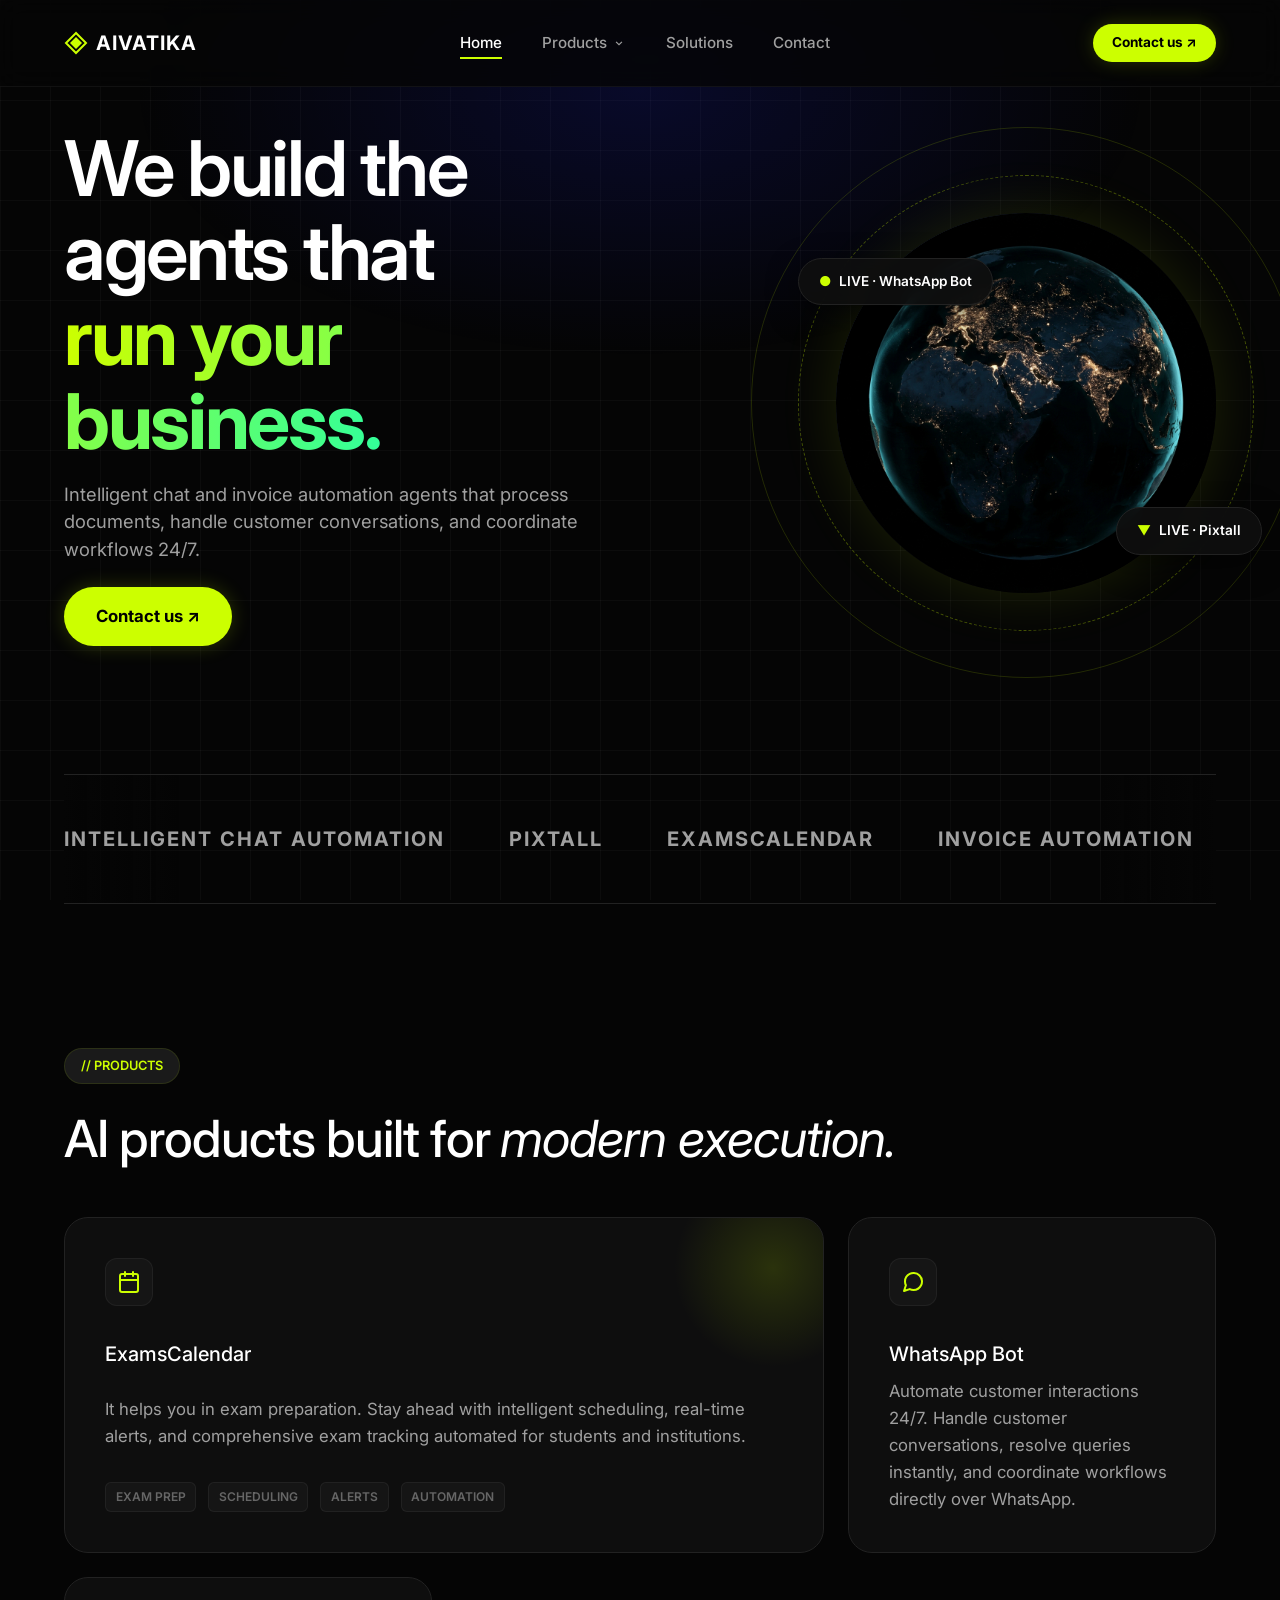
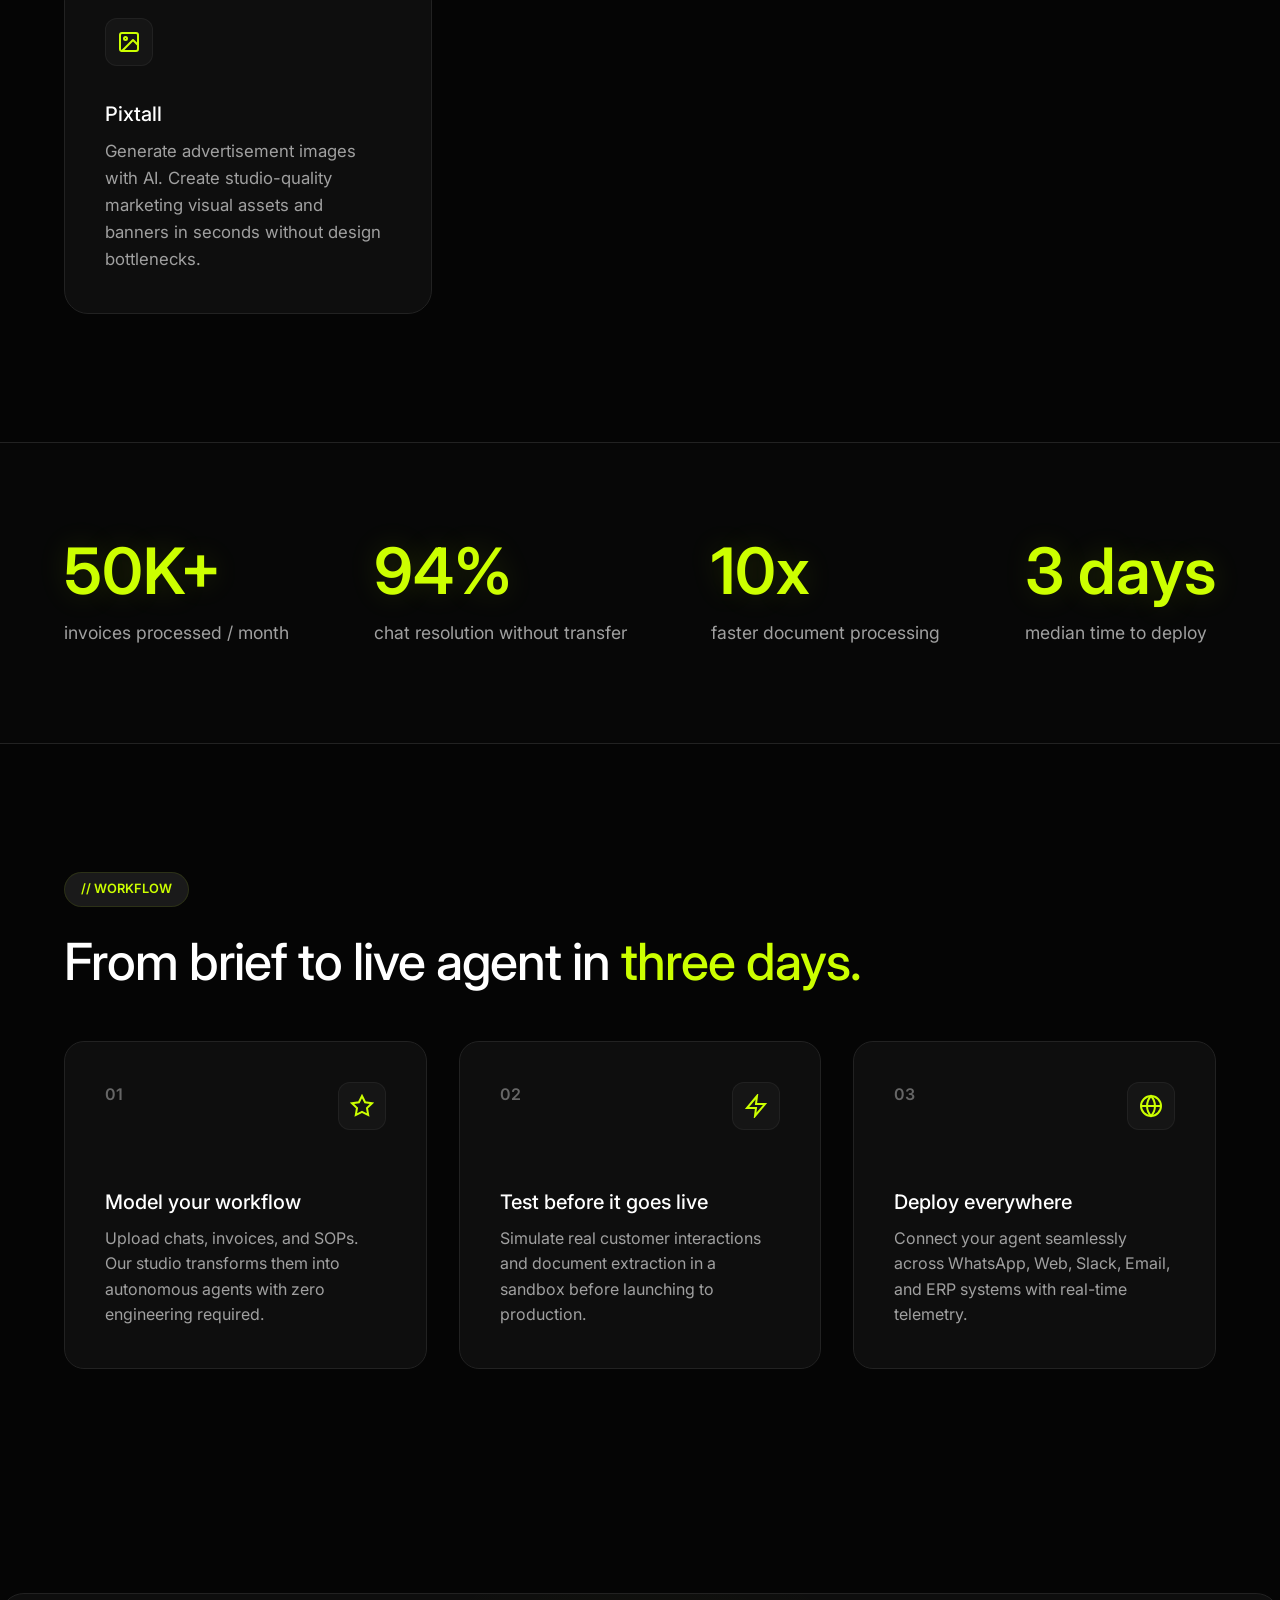
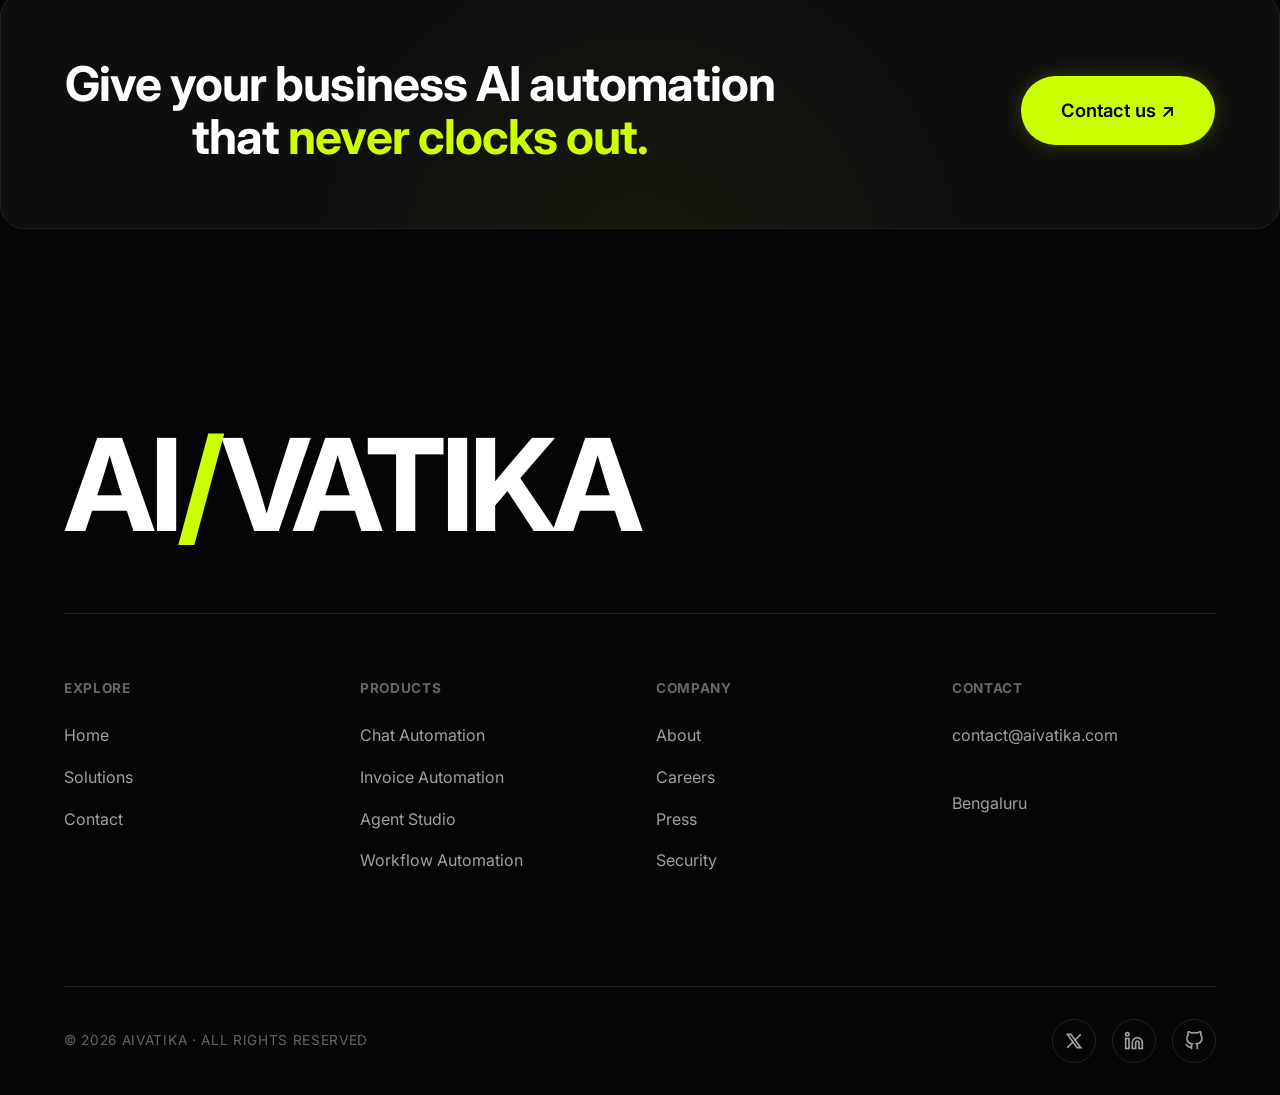
==== commit b5ff59f8: "Revert "Remove solutions.html page and purge all Solutions links from navbar and footers" This rever" ====
--- a/index.html
+++ b/index.html
@@ -64,6 +64,8 @@
 
           </div>
 
+          <a href="solutions.html">Solutions</a>
+
           <a href="contact.html">Contact</a>
 
         </nav>
@@ -263,6 +265,7 @@
             <div class="footer-col">
                 <h4>EXPLORE</h4>
                 <a href="index.html">Home</a>
+                <a href="solutions.html">Solutions</a>
                 <a href="contact.html">Contact</a>
             </div>
             <div class="footer-col">
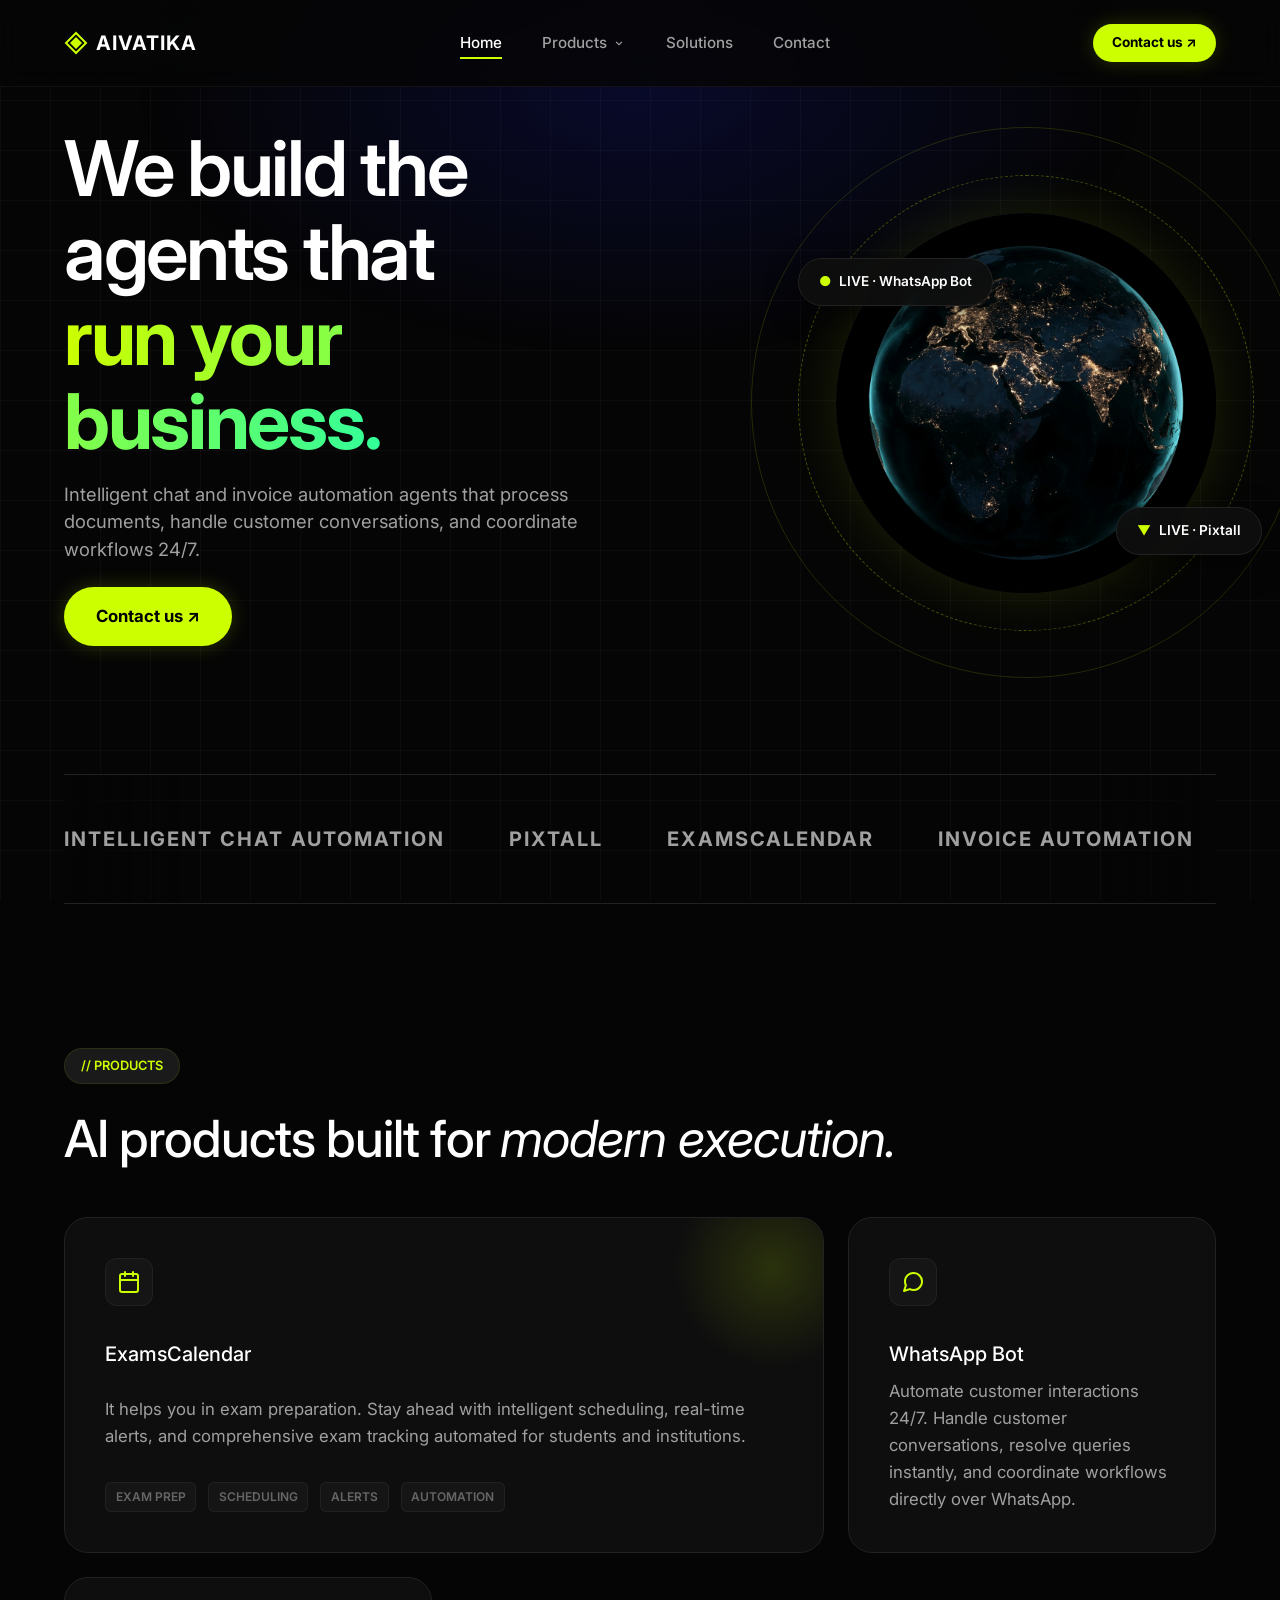
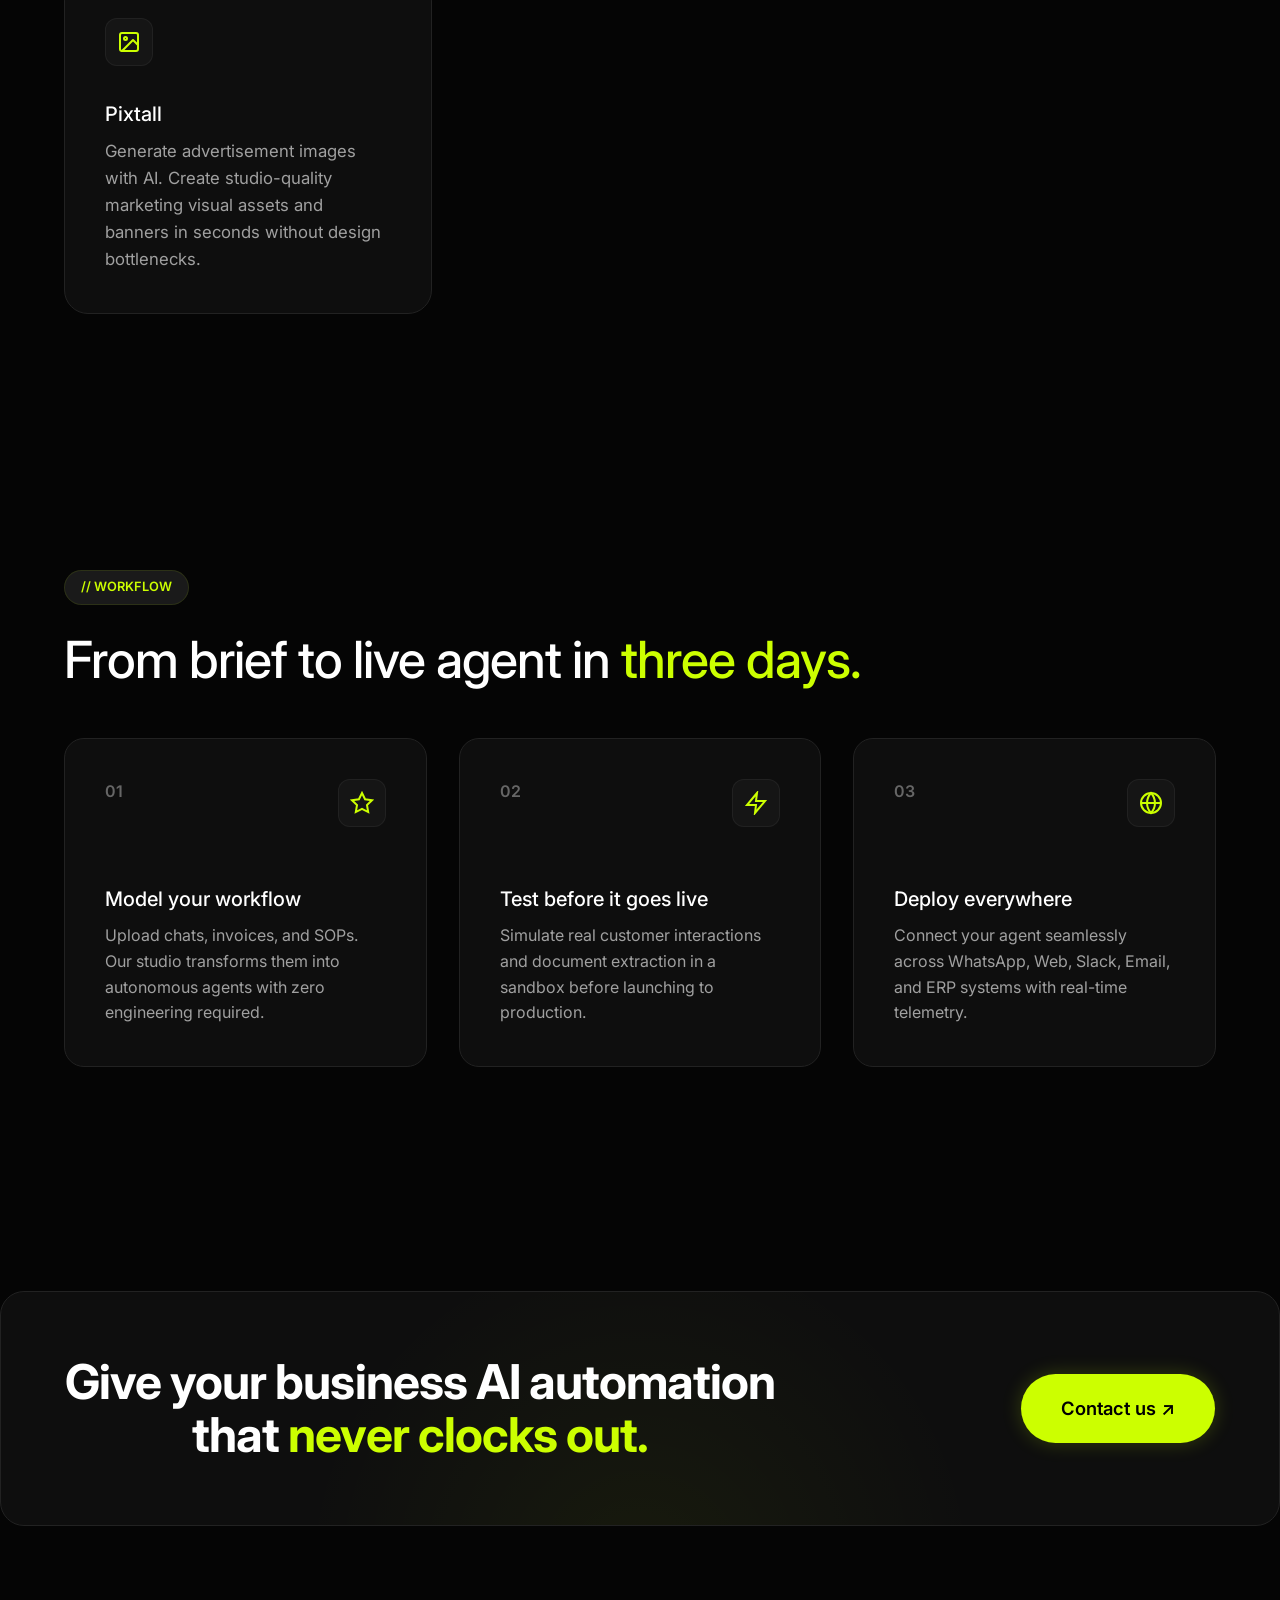
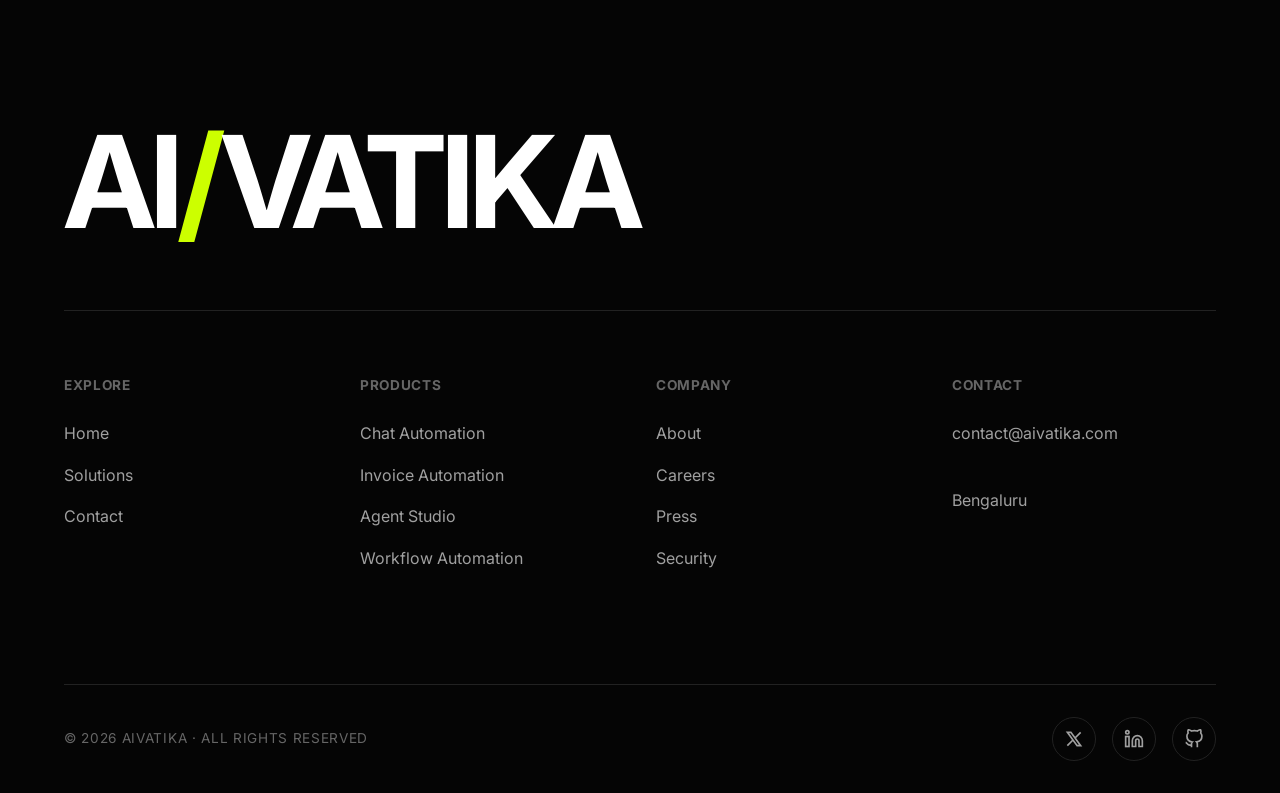
==== commit 6cf59a5f: "Remove stats banner section from home page" ====
--- a/index.html
+++ b/index.html
@@ -188,24 +188,7 @@
             </div>
         </section>
 
-        <section class="stats-banner reveal active">
-            <div class="stat-column">
-                <div class="stat-huge">50K+</div>
-                <div class="stat-desc">invoices processed / month</div>
-            </div>
-            <div class="stat-column">
-                <div class="stat-huge">94%</div>
-                <div class="stat-desc">chat resolution without transfer</div>
-            </div>
-            <div class="stat-column">
-                <div class="stat-huge">10x</div>
-                <div class="stat-desc">faster document processing</div>
-            </div>
-            <div class="stat-column">
-                <div class="stat-huge">3 days</div>
-                <div class="stat-desc">median time to deploy</div>
-            </div>
-        </section>
+
 
         <section class="workflow reveal active">
             <div class="section-badge">// WORKFLOW</div>
@@ -306,5 +289,8 @@
         </div>
     </footer>
     <script src="script.js"></script>
+<!-- impeccable-live-start -->
+<script src="http://localhost:8400/live.js?token=9b65e214-3a6b-467f-815b-8335eaca99d9"></script>
+<!-- impeccable-live-end -->
 </body>
 </html>
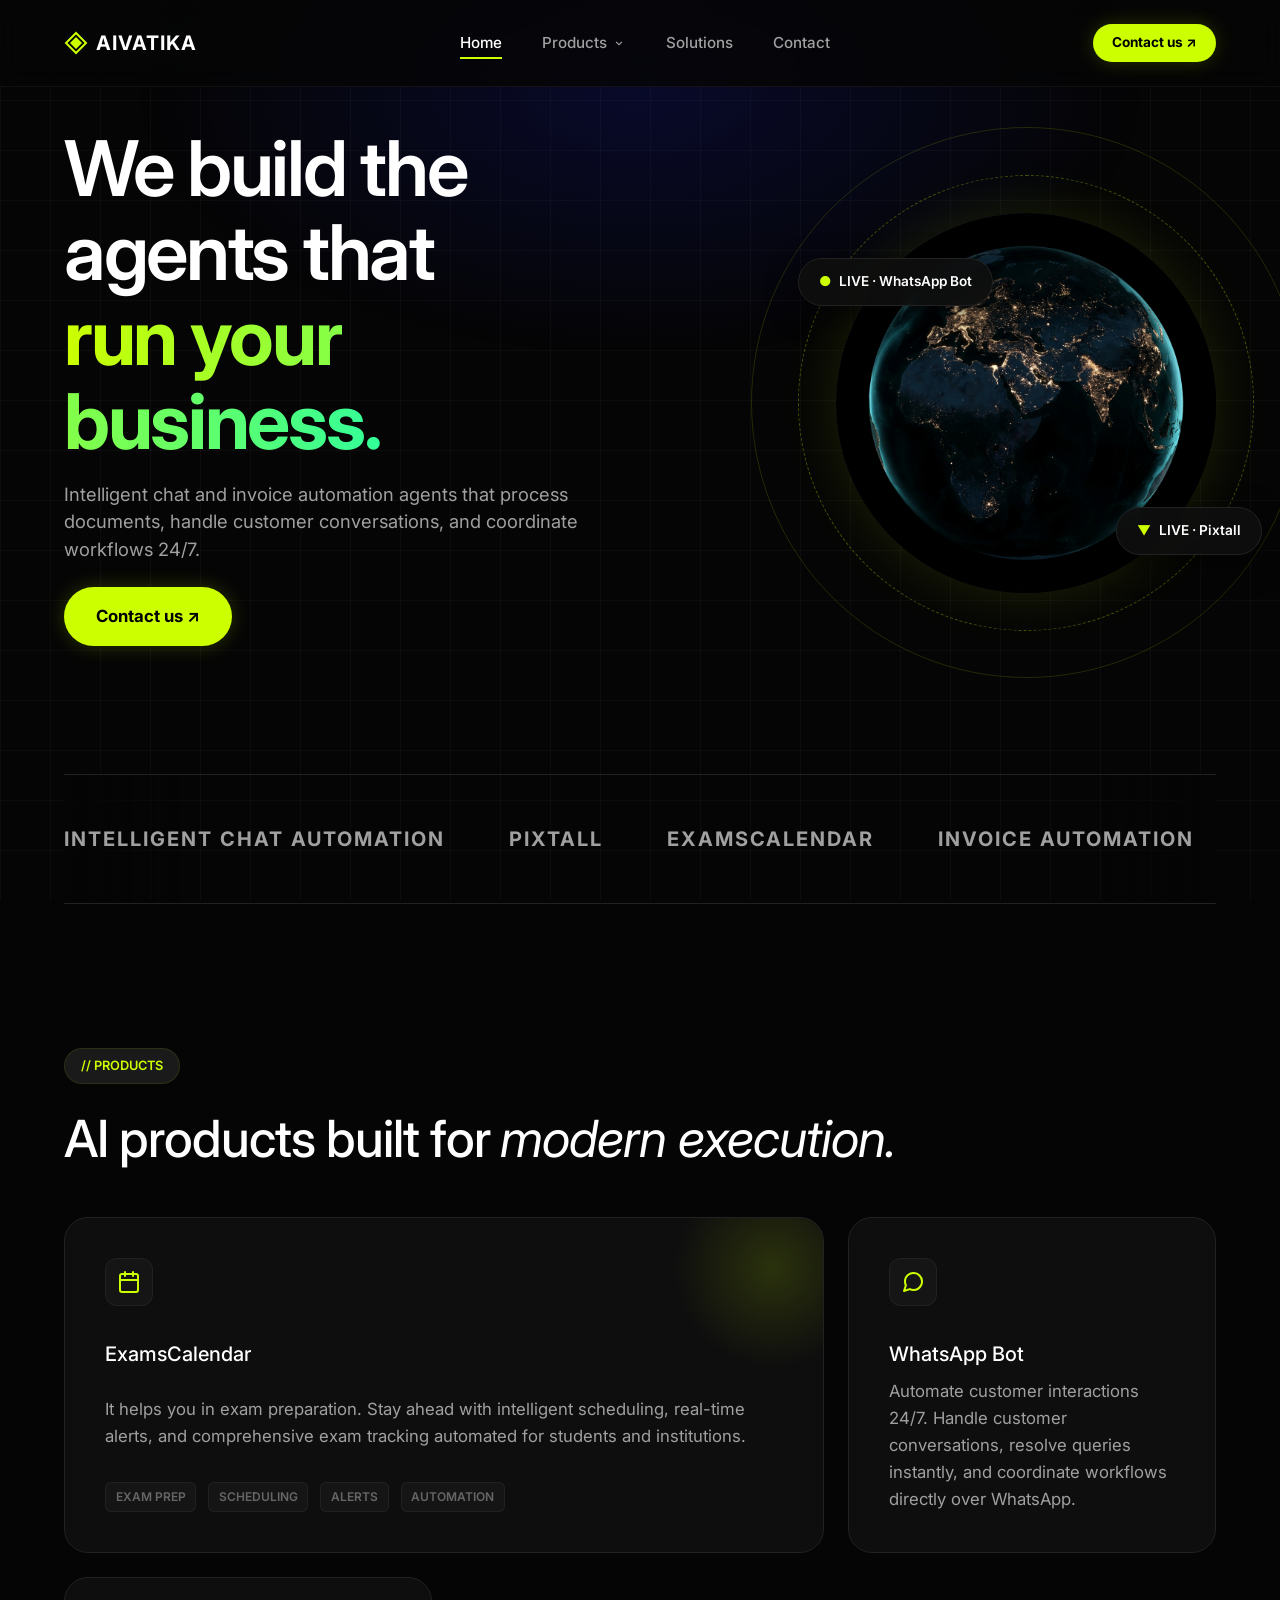
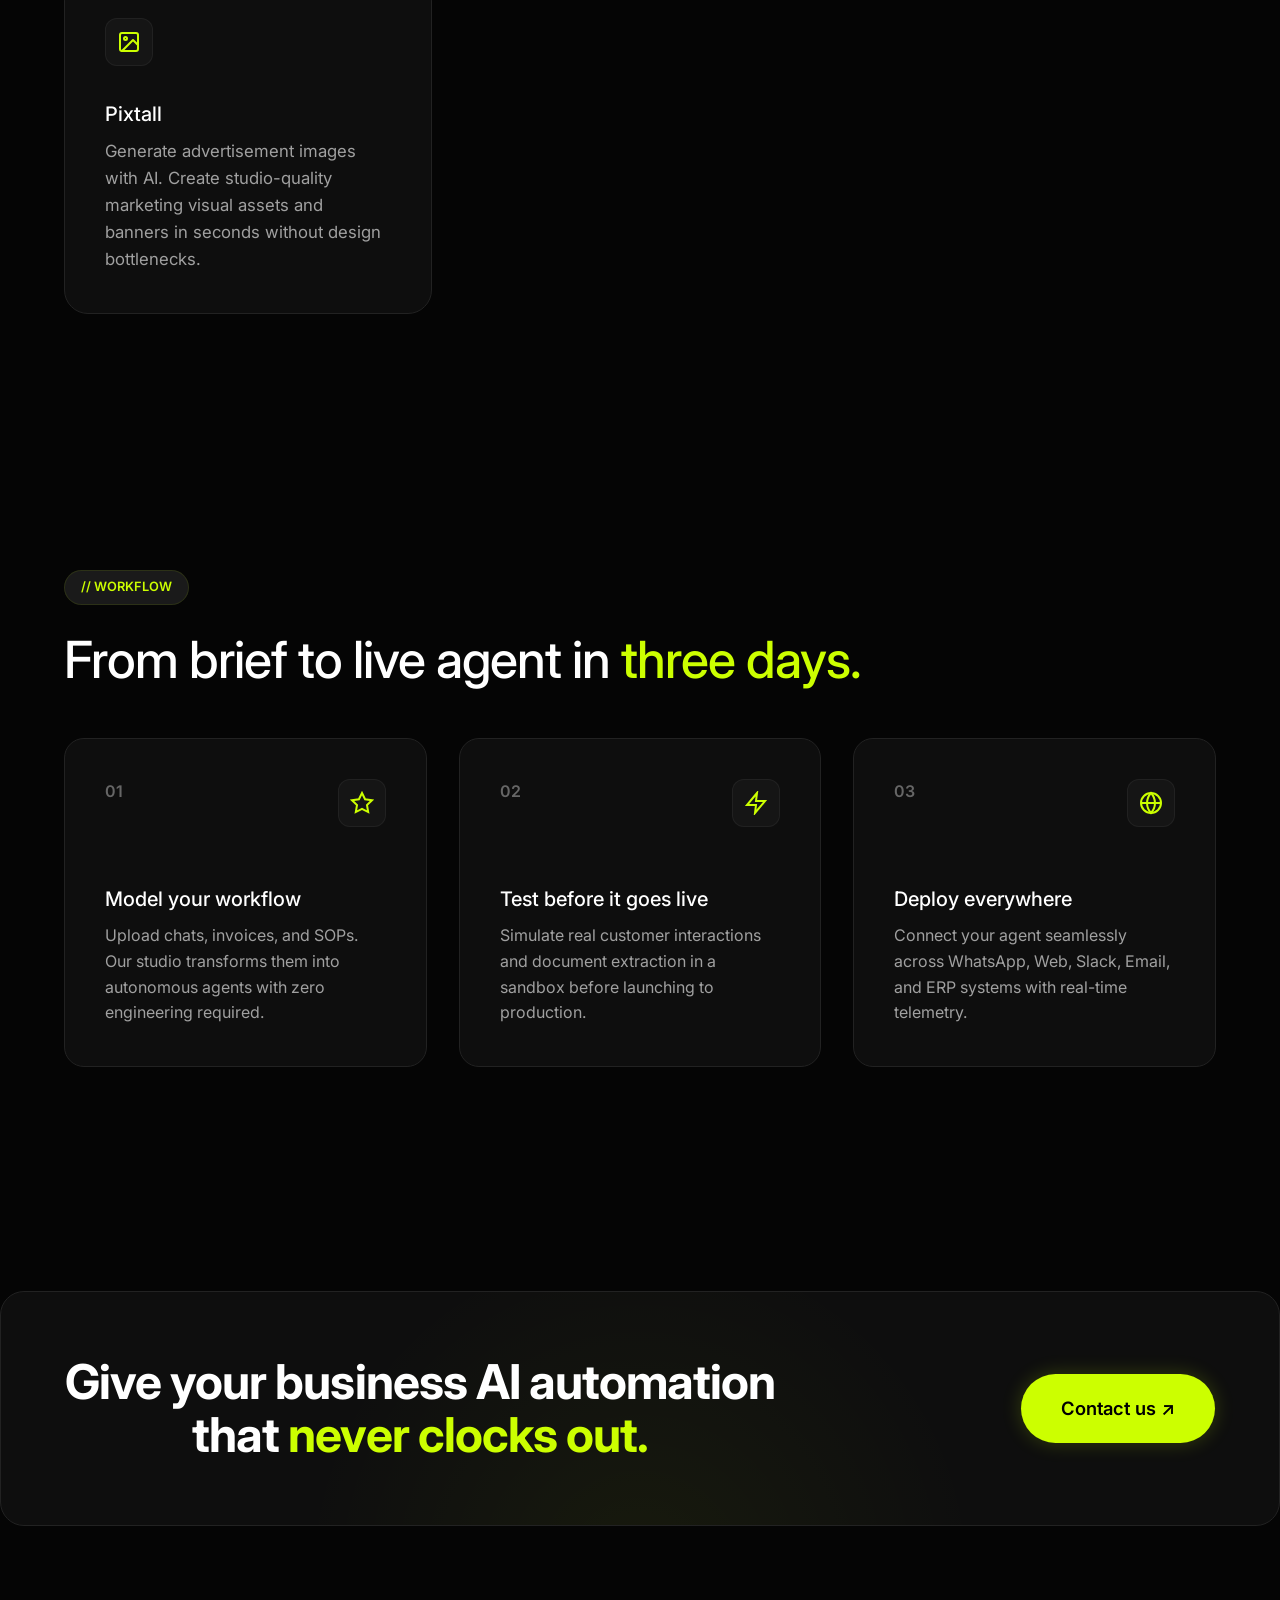
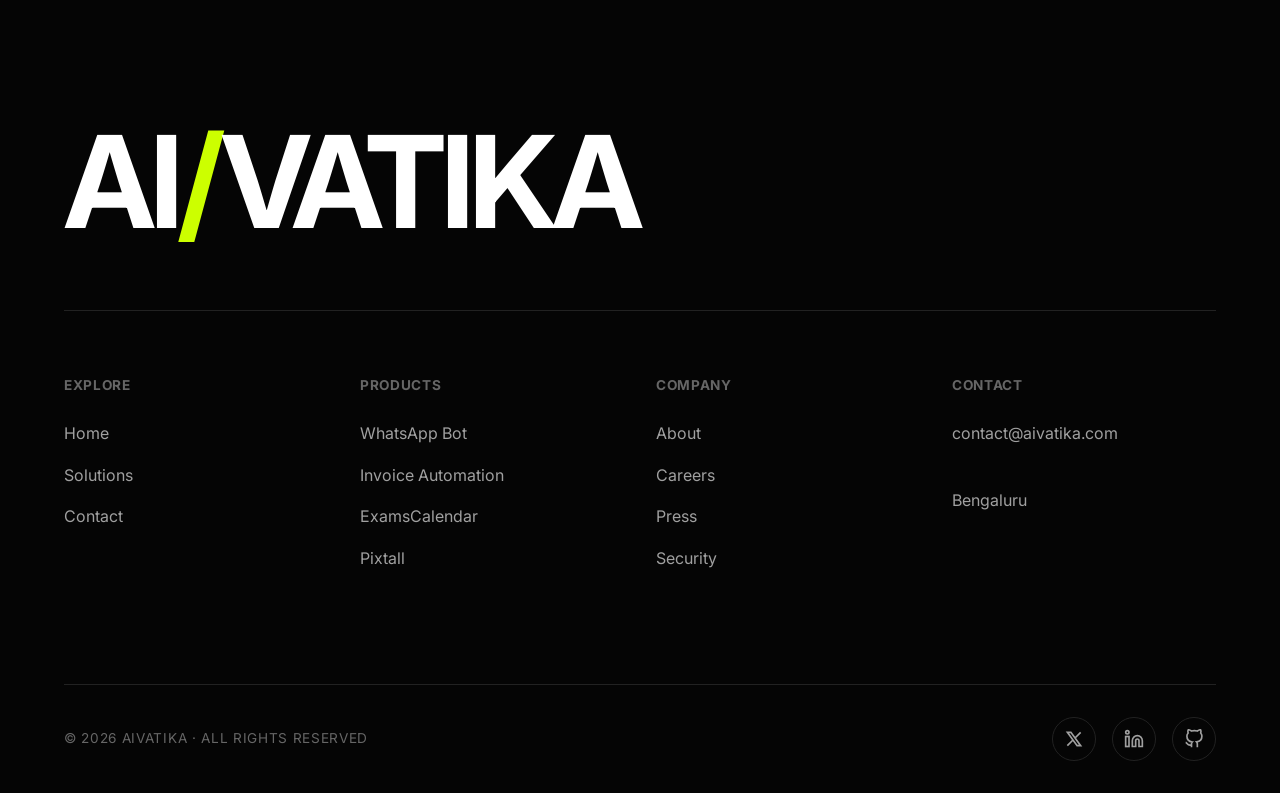
==== commit 5dd575ff: "Standardize footer across all site pages" ====
--- a/index.html
+++ b/index.html
@@ -253,17 +253,17 @@
             </div>
             <div class="footer-col">
                 <h4>PRODUCTS</h4>
-                <a href="#">Chat Automation</a>
-                <a href="#">Invoice Automation</a>
-                <a href="#">Agent Studio</a>
-                <a href="#">Workflow Automation</a>
+                <a href="chat-automation.html">WhatsApp Bot</a>
+                <a href="invoice-automation.html">Invoice Automation</a>
+                <a href="https://examscalendar.com/" target="_blank" rel="noopener noreferrer">ExamsCalendar</a>
+                <a href="contact.html">Pixtall</a>
             </div>
             <div class="footer-col">
                 <h4>COMPANY</h4>
-                <a href="#">About</a>
-                <a href="#">Careers</a>
-                <a href="#">Press</a>
-                <a href="#">Security</a>
+                <a href="index.html">About</a>
+                <a href="contact.html">Careers</a>
+                <a href="contact.html">Press</a>
+                <a href="contact.html">Security</a>
             </div>
             <div class="footer-col">
                 <h4>CONTACT</h4>
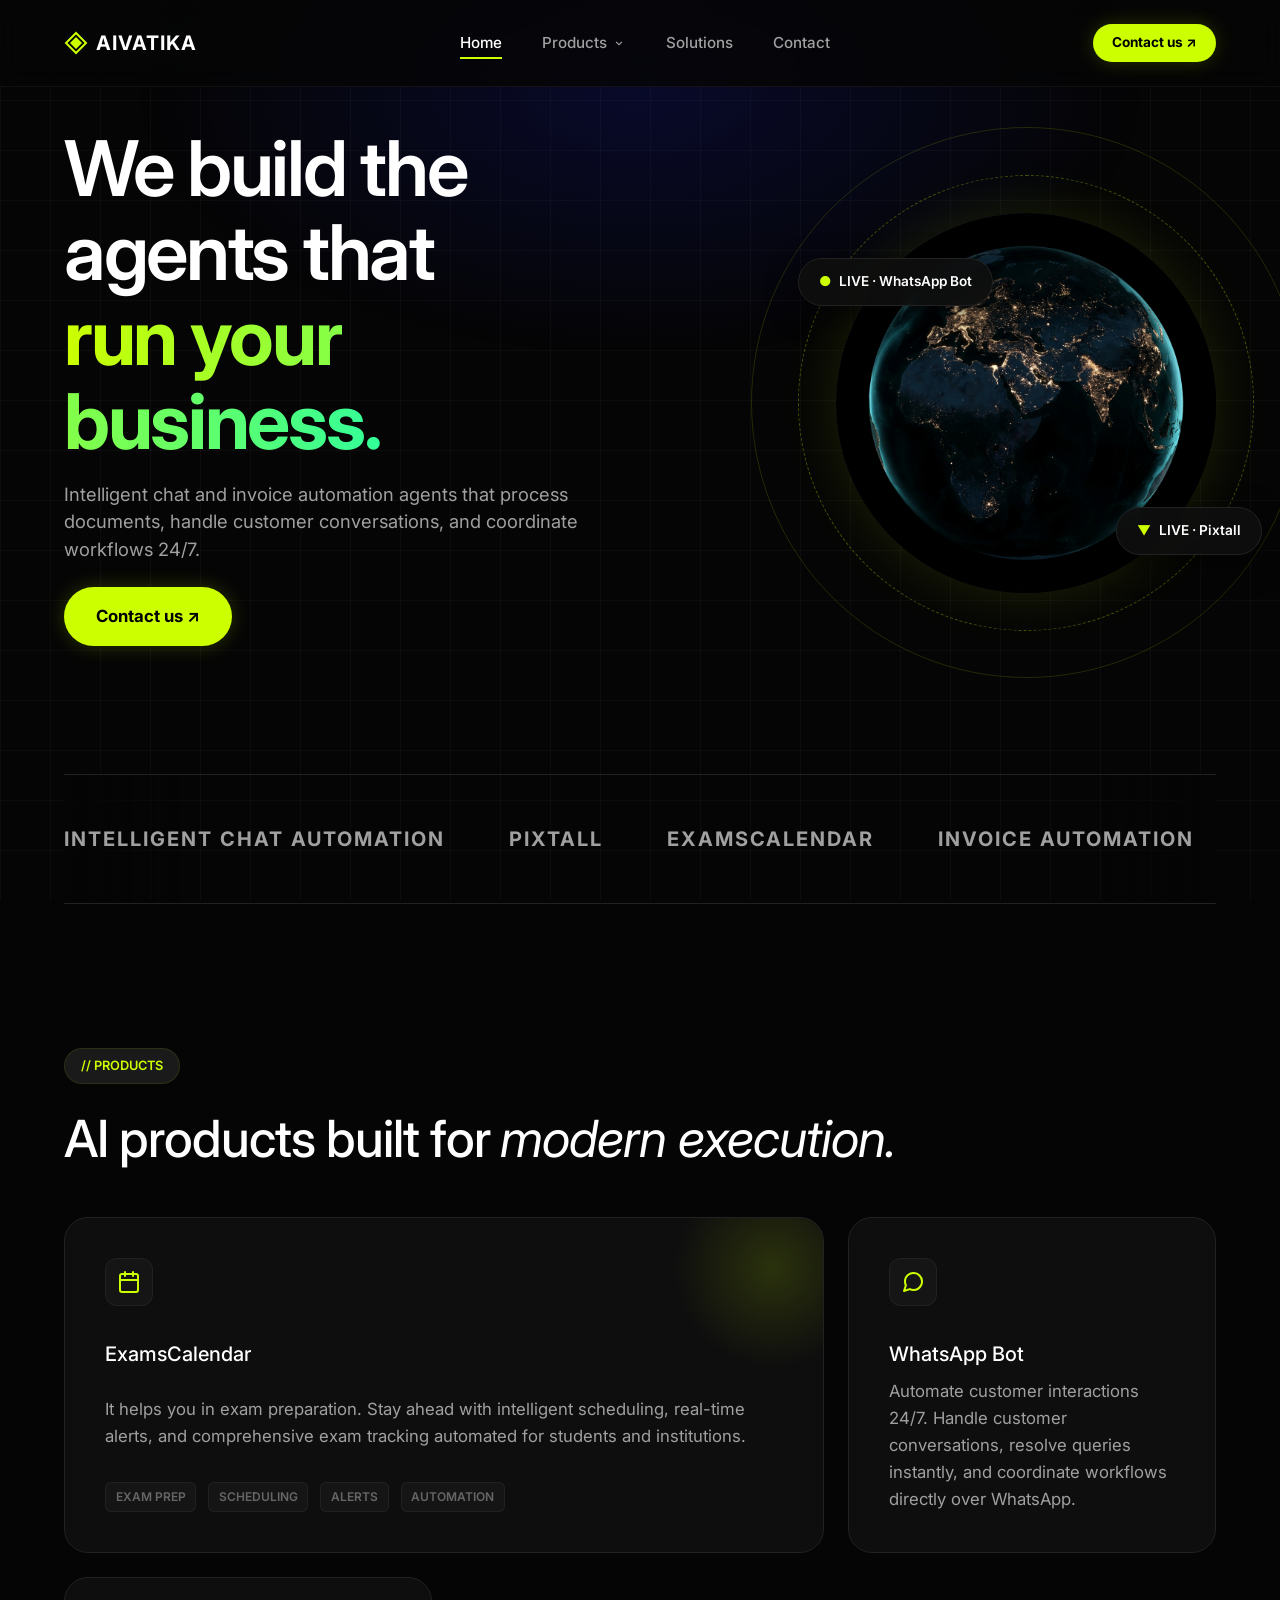
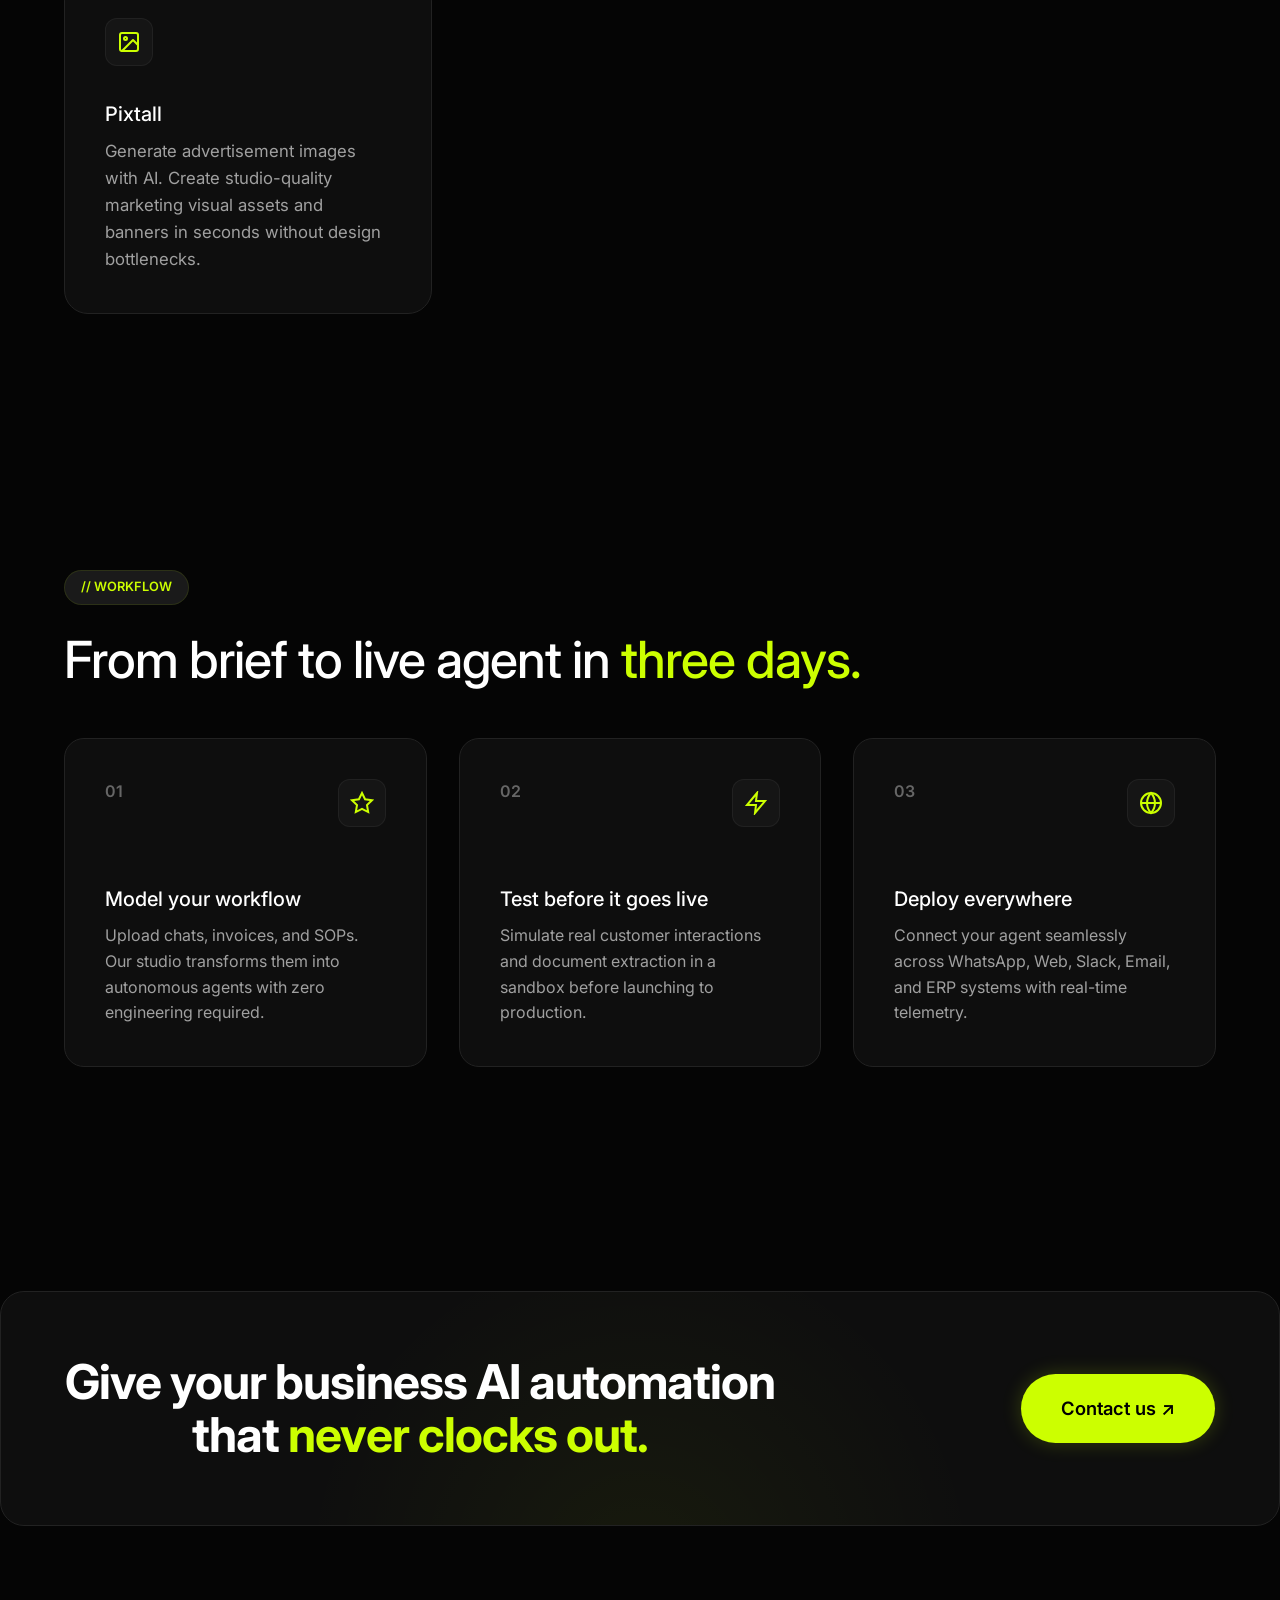
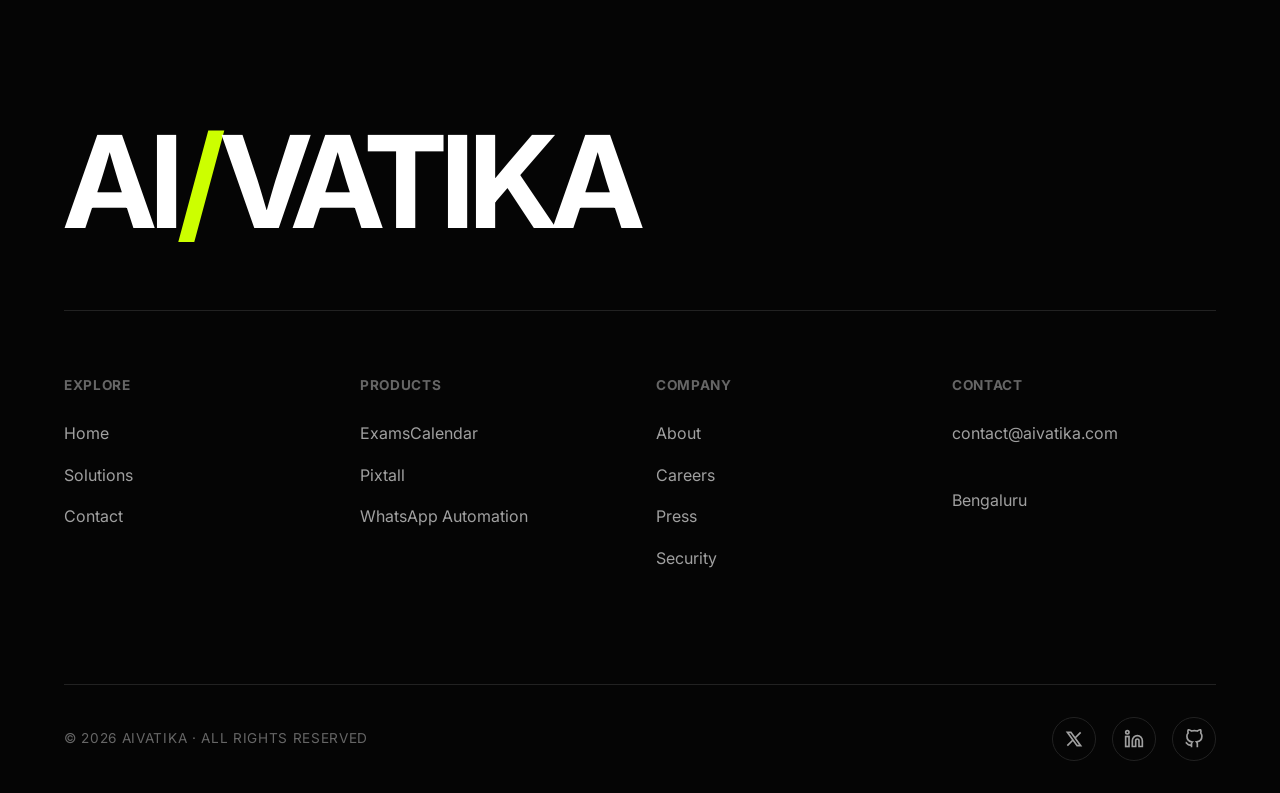
==== commit b86646f9: "Update footer PRODUCTS list to ExamsCalendar, Pixtall, and WhatsApp Automation" ====
--- a/index.html
+++ b/index.html
@@ -253,10 +253,9 @@
             </div>
             <div class="footer-col">
                 <h4>PRODUCTS</h4>
-                <a href="chat-automation.html">WhatsApp Bot</a>
-                <a href="invoice-automation.html">Invoice Automation</a>
                 <a href="https://examscalendar.com/" target="_blank" rel="noopener noreferrer">ExamsCalendar</a>
                 <a href="contact.html">Pixtall</a>
+                <a href="chat-automation.html">WhatsApp Automation</a>
             </div>
             <div class="footer-col">
                 <h4>COMPANY</h4>
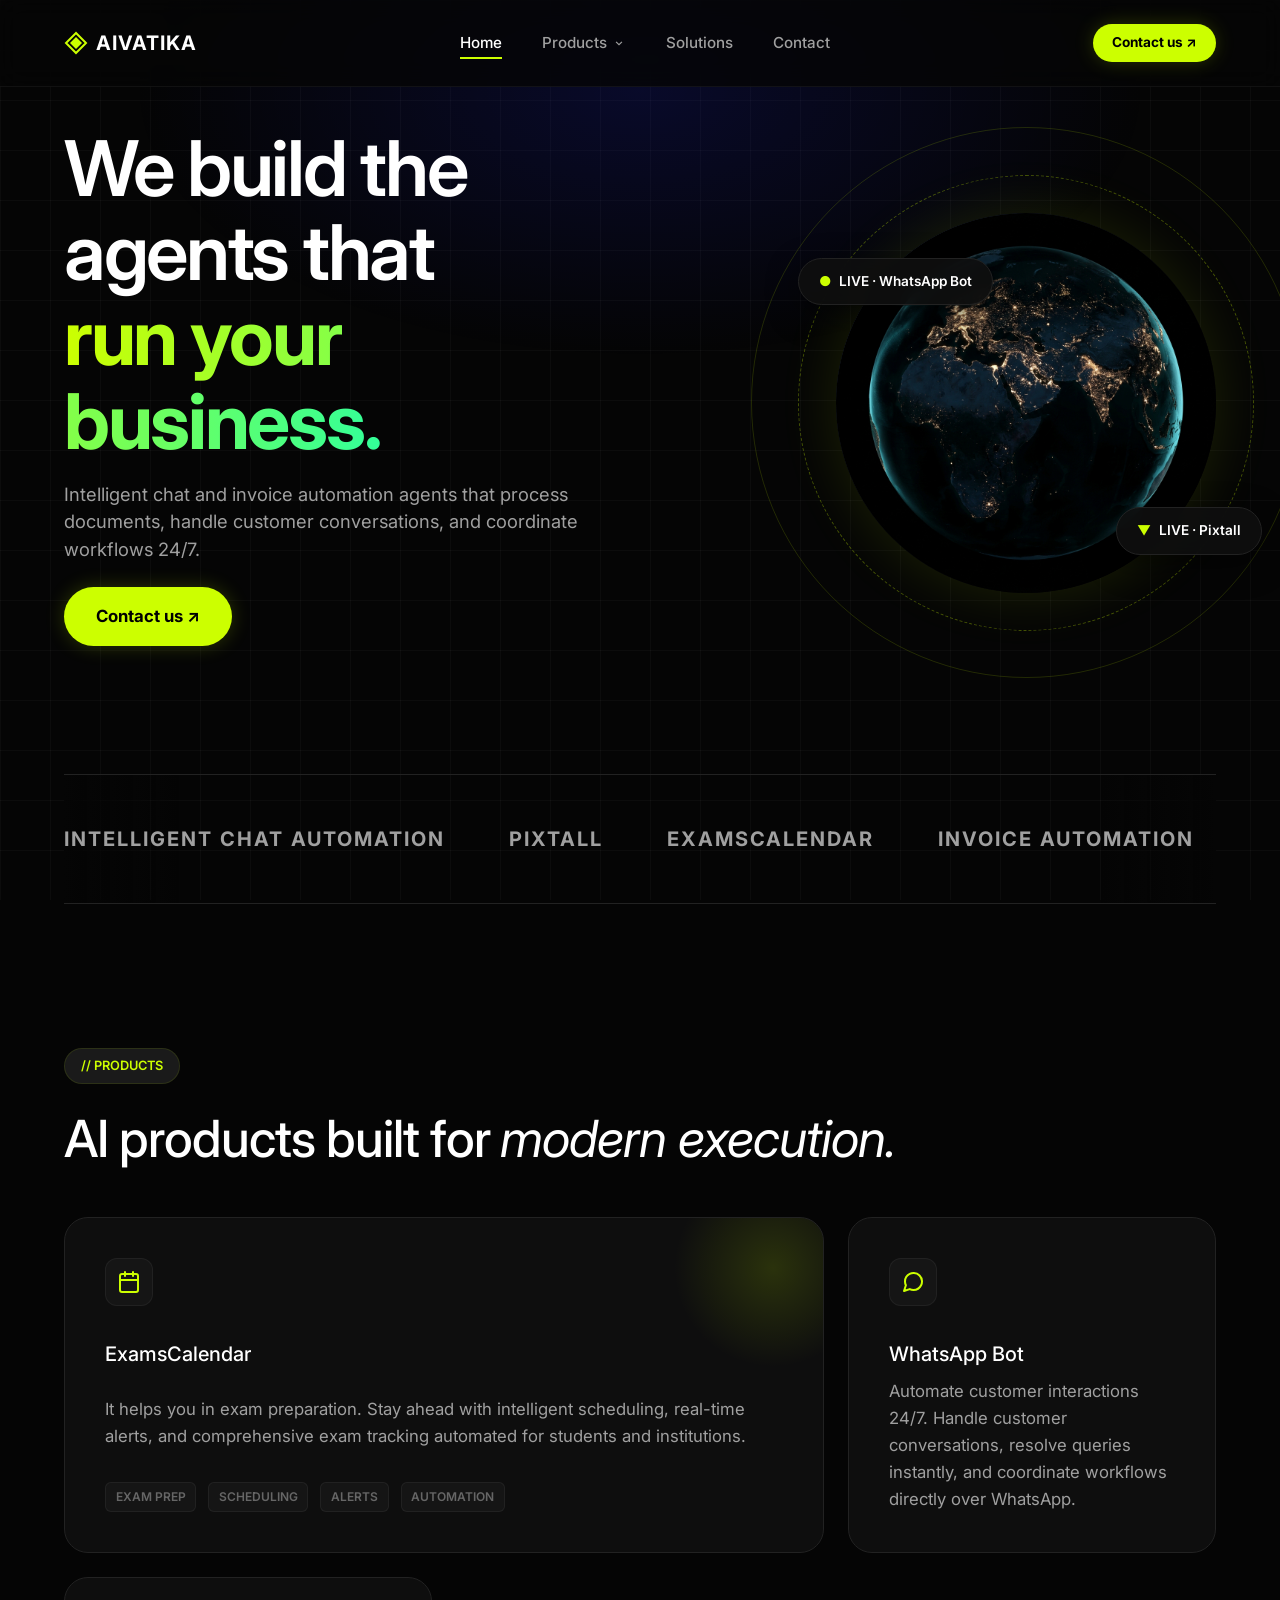
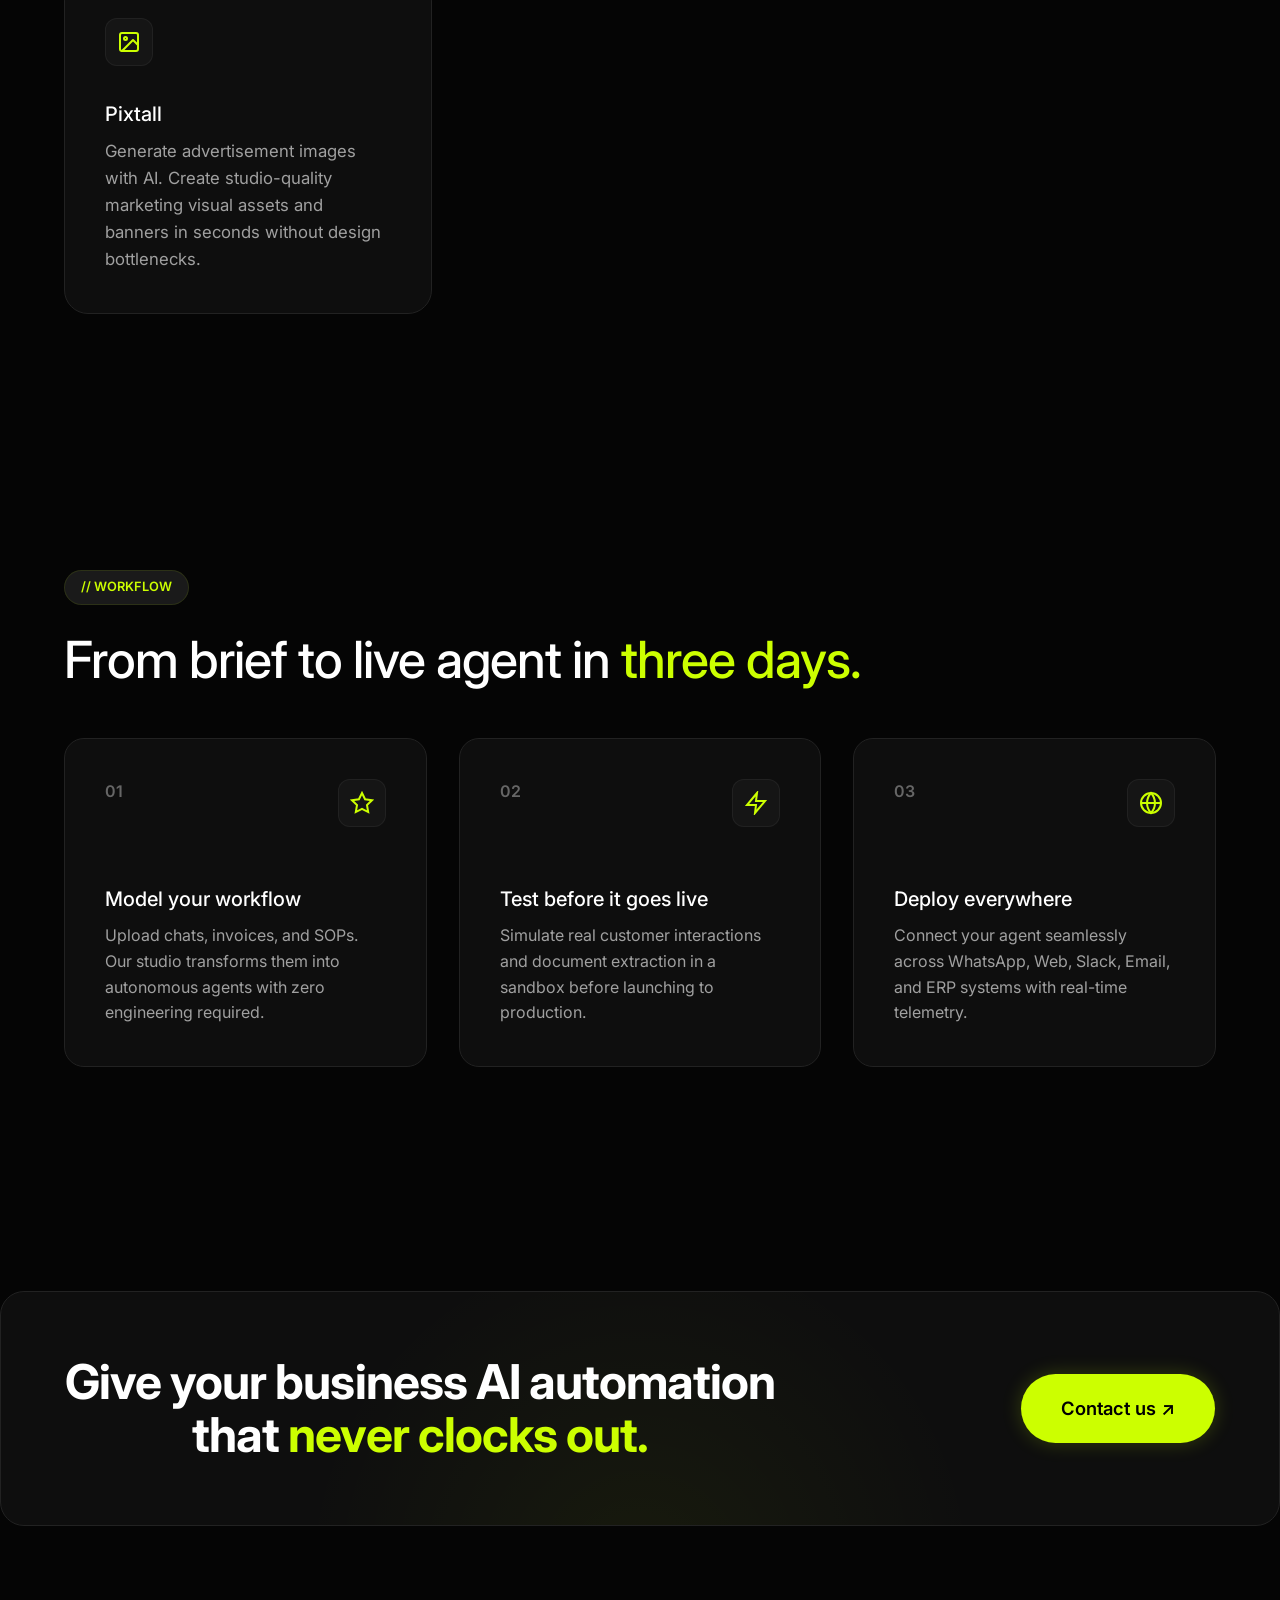
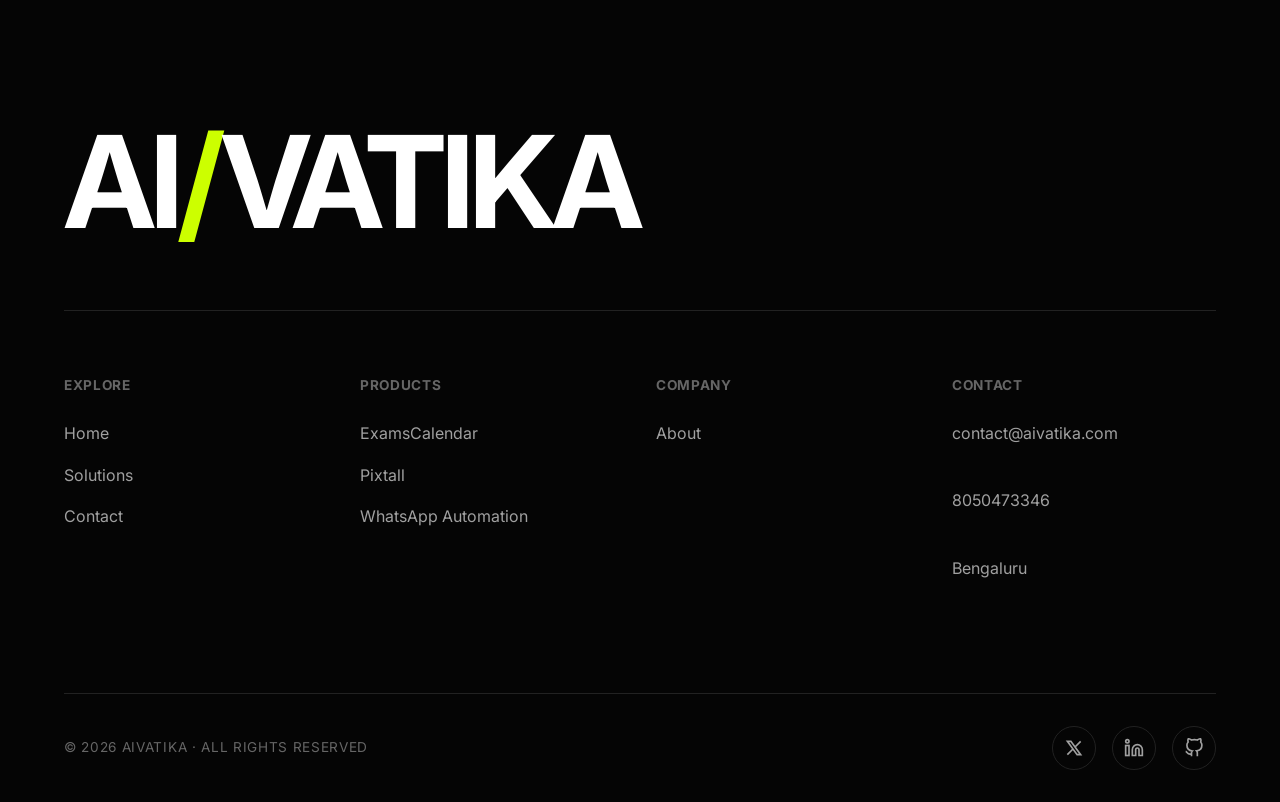
==== commit 3f025836: "Update COMPANY column to only About and add phone 8050473346 to CONTACT column across all footers" ====
--- a/index.html
+++ b/index.html
@@ -260,13 +260,12 @@
             <div class="footer-col">
                 <h4>COMPANY</h4>
                 <a href="index.html">About</a>
-                <a href="contact.html">Careers</a>
-                <a href="contact.html">Press</a>
-                <a href="contact.html">Security</a>
             </div>
             <div class="footer-col">
                 <h4>CONTACT</h4>
                 <a href="mailto:contact@aivatika.com">contact@aivatika.com</a>
+                <br>
+                <a href="tel:8050473346">8050473346</a>
                 <br>
                 <span>Bengaluru</span>
             </div>
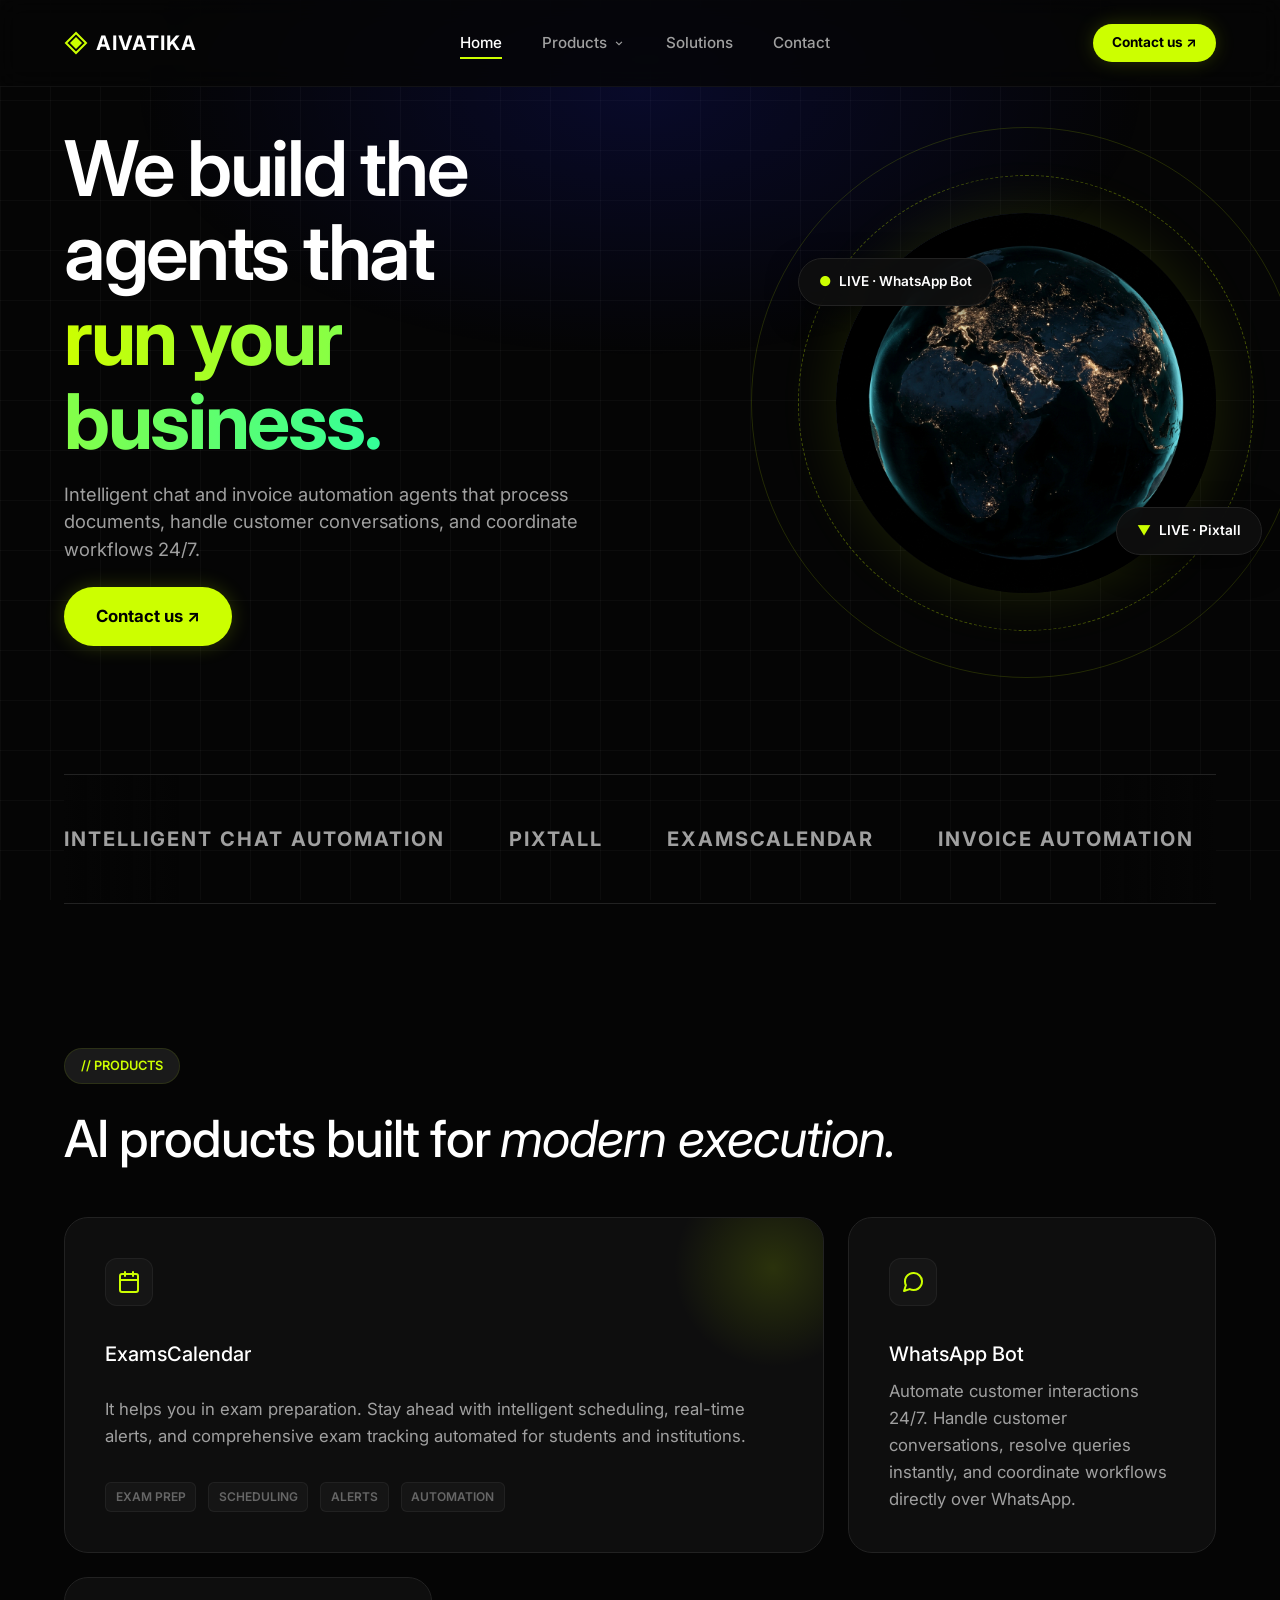
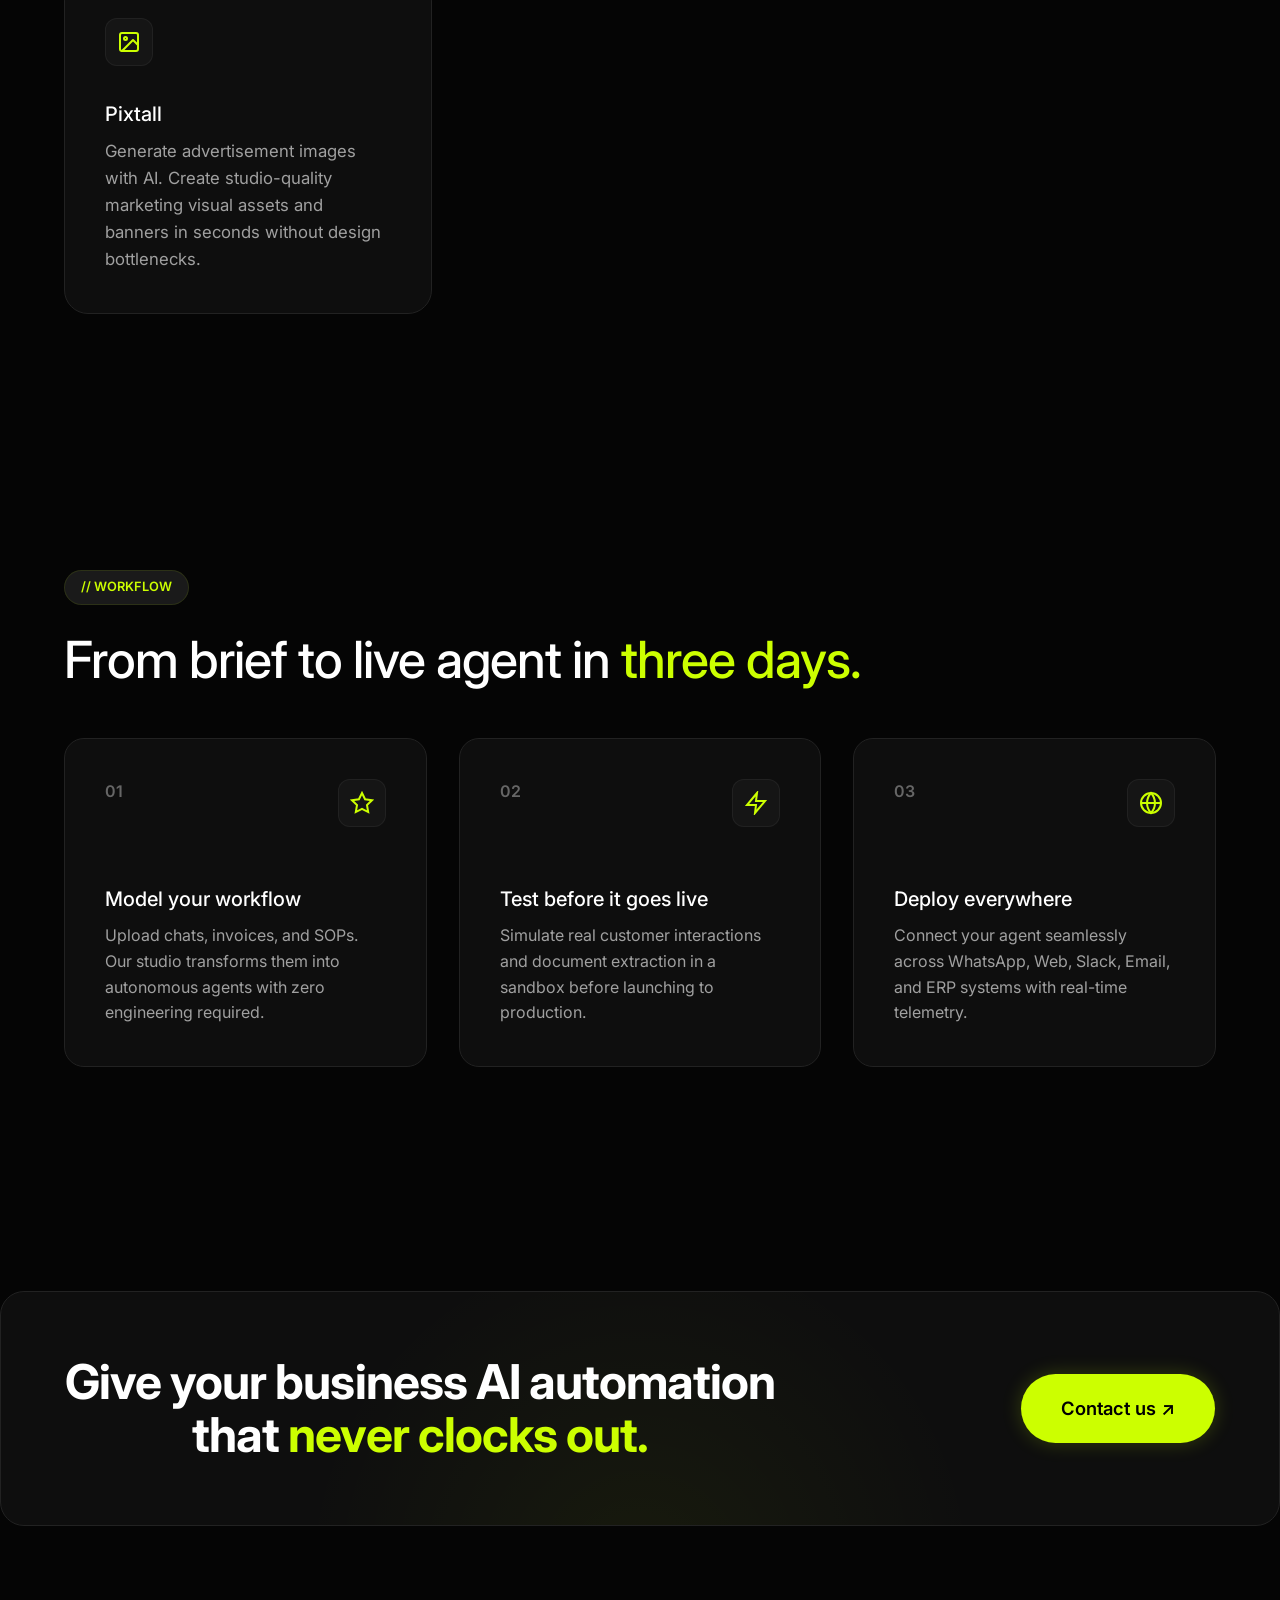
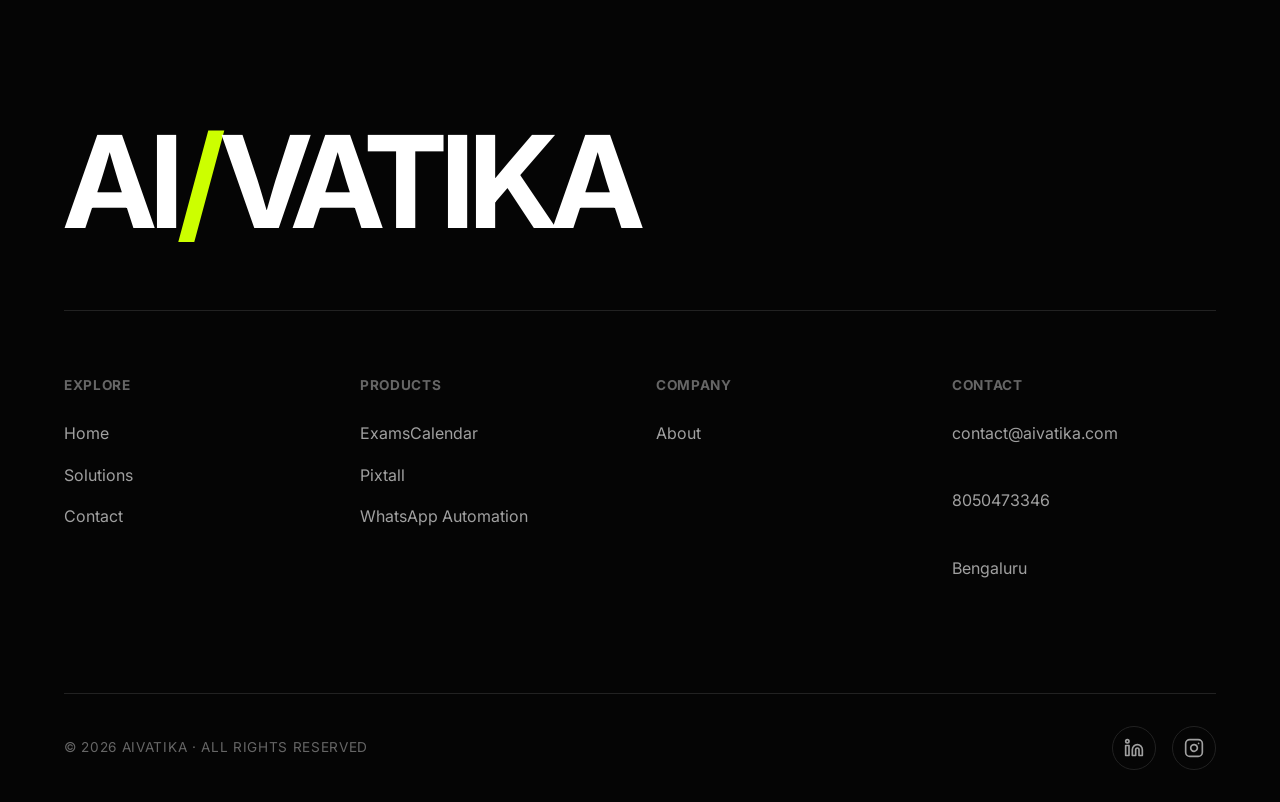
==== commit a46d1349: "Update footer social icons to only LinkedIn and Instagram across all pages" ====
--- a/index.html
+++ b/index.html
@@ -274,14 +274,13 @@
         <div class="footer-bottom">
             <div class="copyright">© 2026 AIVATIKA · ALL RIGHTS RESERVED</div>
             <div class="socials">
-                <a href="#" class="social-icon">
-                    <svg width="20" height="20" viewBox="0 0 24 24" fill="none" stroke="currentColor" stroke-width="2"><path d="M4 4l11.733 16h4.267l-11.733 -16z"></path><path d="M4 20l6.768 -6.768m2.46 -2.46l6.772 -6.772"></path></svg>
+                <!-- LinkedIn -->
+                <a href="#" class="social-icon" aria-label="LinkedIn">
+                    <svg width="20" height="20" viewBox="0 0 24 24" fill="none" stroke="currentColor" stroke-width="2" stroke-linecap="round" stroke-linejoin="round"><path d="M16 8a6 6 0 0 1 6 6v7h-4v-7a2 2 0 0 0-2-2 2 2 0 0 0-2 2v7h-4v-7a6 6 0 0 1 6-6z"></path><rect x="2" y="9" width="4" height="12"></rect><circle cx="4" cy="4" r="2"></circle></svg>
                 </a>
-                <a href="#" class="social-icon">
-                    <svg width="20" height="20" viewBox="0 0 24 24" fill="none" stroke="currentColor" stroke-width="2"><path d="M16 8a6 6 0 0 1 6 6v7h-4v-7a2 2 0 0 0-2-2 2 2 0 0 0-2 2v7h-4v-7a6 6 0 0 1 6-6z"></path><rect x="2" y="9" width="4" height="12"></rect><circle cx="4" cy="4" r="2"></circle></svg>
-                </a>
-                <a href="#" class="social-icon">
-                    <svg width="20" height="20" viewBox="0 0 24 24" fill="none" stroke="currentColor" stroke-width="2"><path d="M9 19c-5 1.5-5-2.5-7-3m14 6v-3.87a3.37 3.37 0 0 0-.94-2.61c3.14-.35 6.44-1.54 6.44-7A5.44 5.44 0 0 0 20 4.77 5.07 5.07 0 0 0 19.91 1S18.73.65 16 2.48a13.38 13.38 0 0 0-7 0C6.27.65 5.09 1 5.09 1A5.07 5.07 0 0 0 5 4.77a5.44 5.44 0 0 0-1.5 3.78c0 5.42 3.3 6.61 6.44 7A3.37 3.37 0 0 0 9 18.13V22"></path></svg>
+                <!-- Instagram -->
+                <a href="#" class="social-icon" aria-label="Instagram">
+                    <svg width="20" height="20" viewBox="0 0 24 24" fill="none" stroke="currentColor" stroke-width="2" stroke-linecap="round" stroke-linejoin="round"><rect x="2" y="2" width="20" height="20" rx="5" ry="5"></rect><path d="M16 11.37A4 4 0 1 1 12.63 8 4 4 0 0 1 16 11.37z"></path><line x1="17.5" y1="6.5" x2="17.51" y2="6.5"></line></svg>
                 </a>
             </div>
         </div>
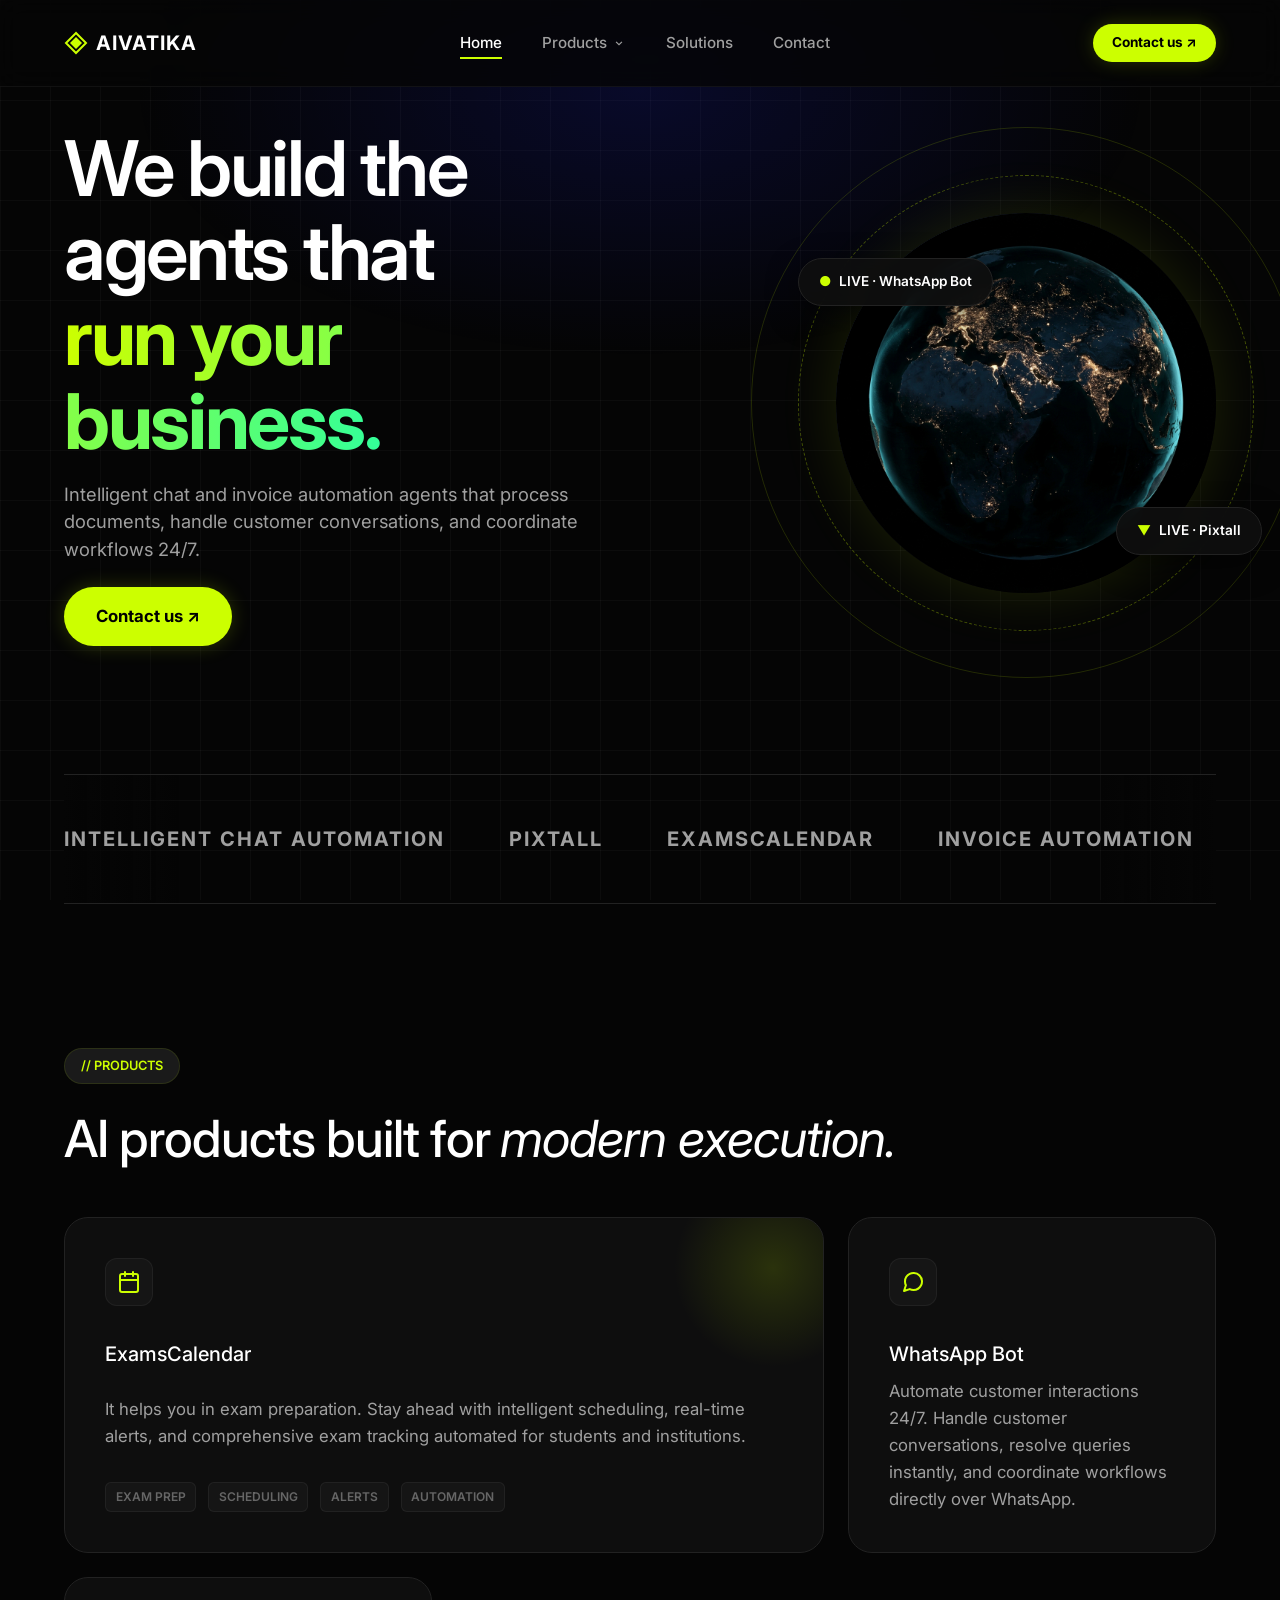
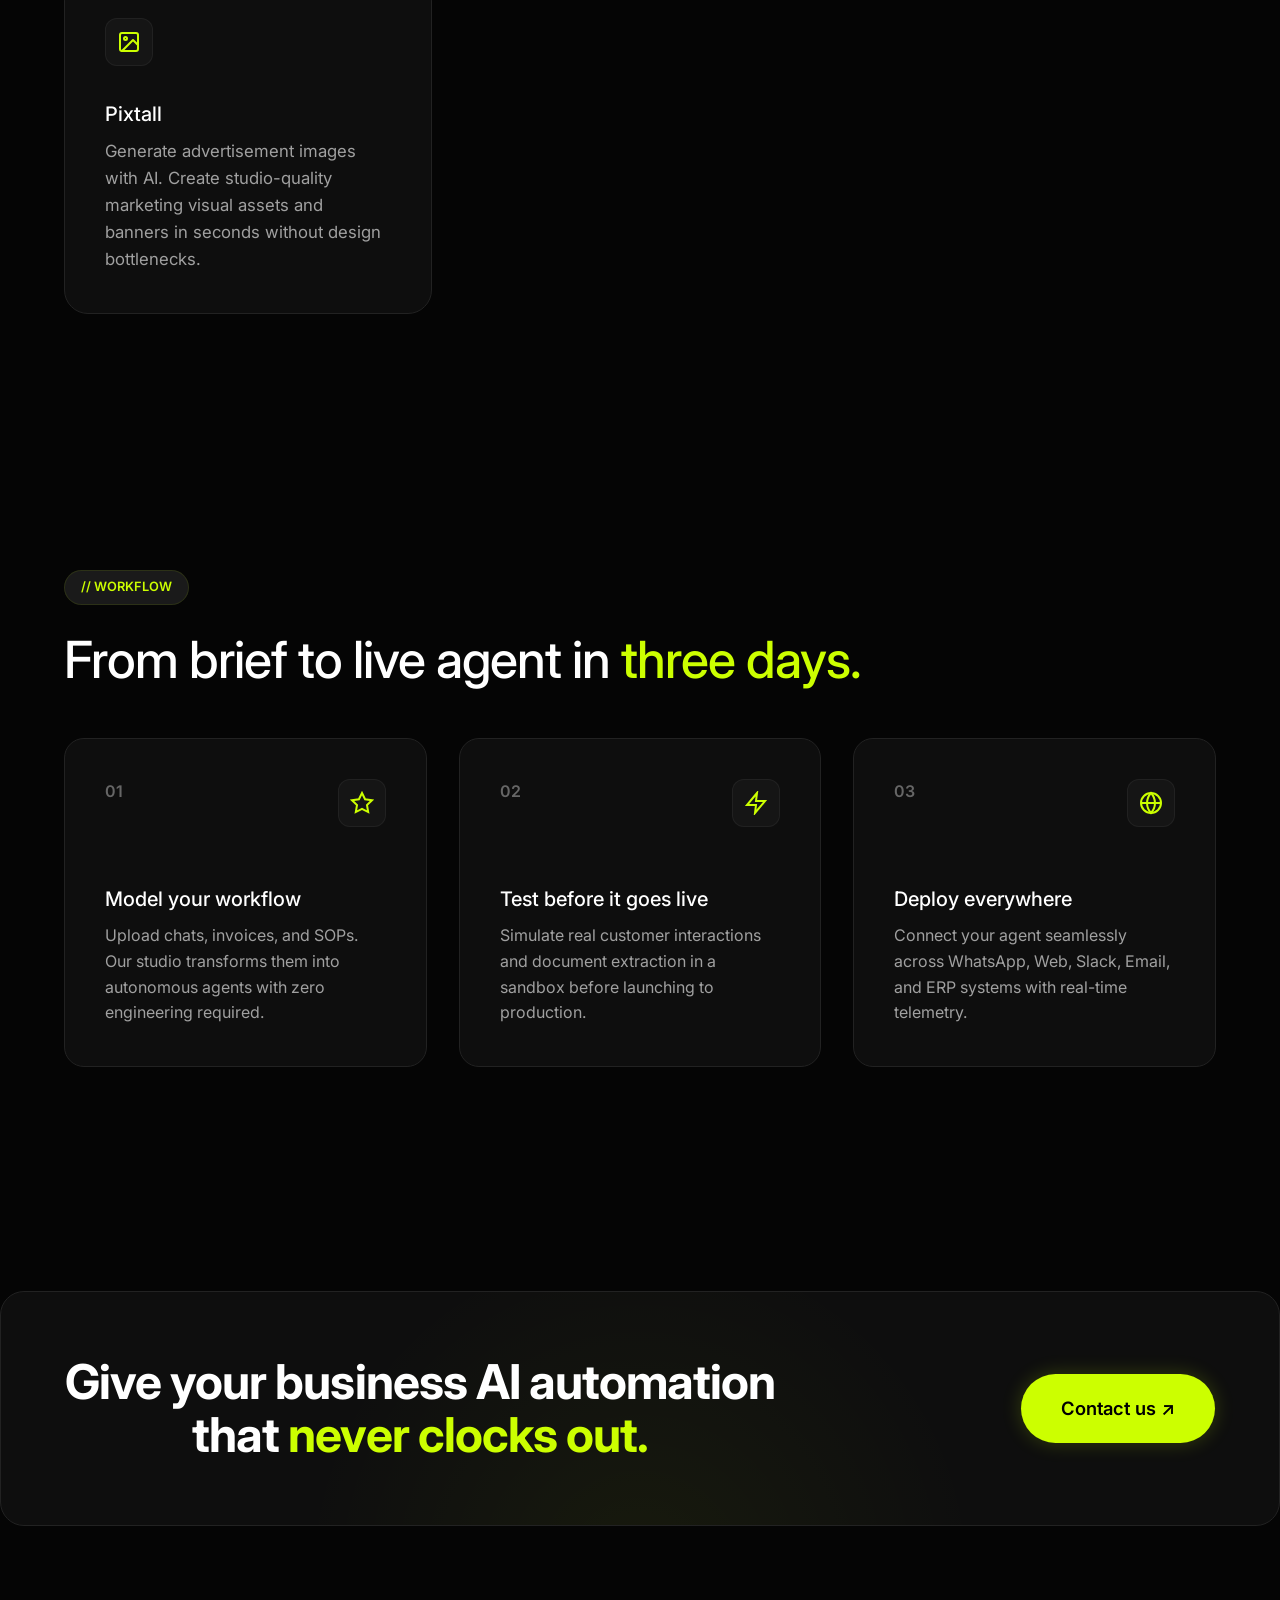
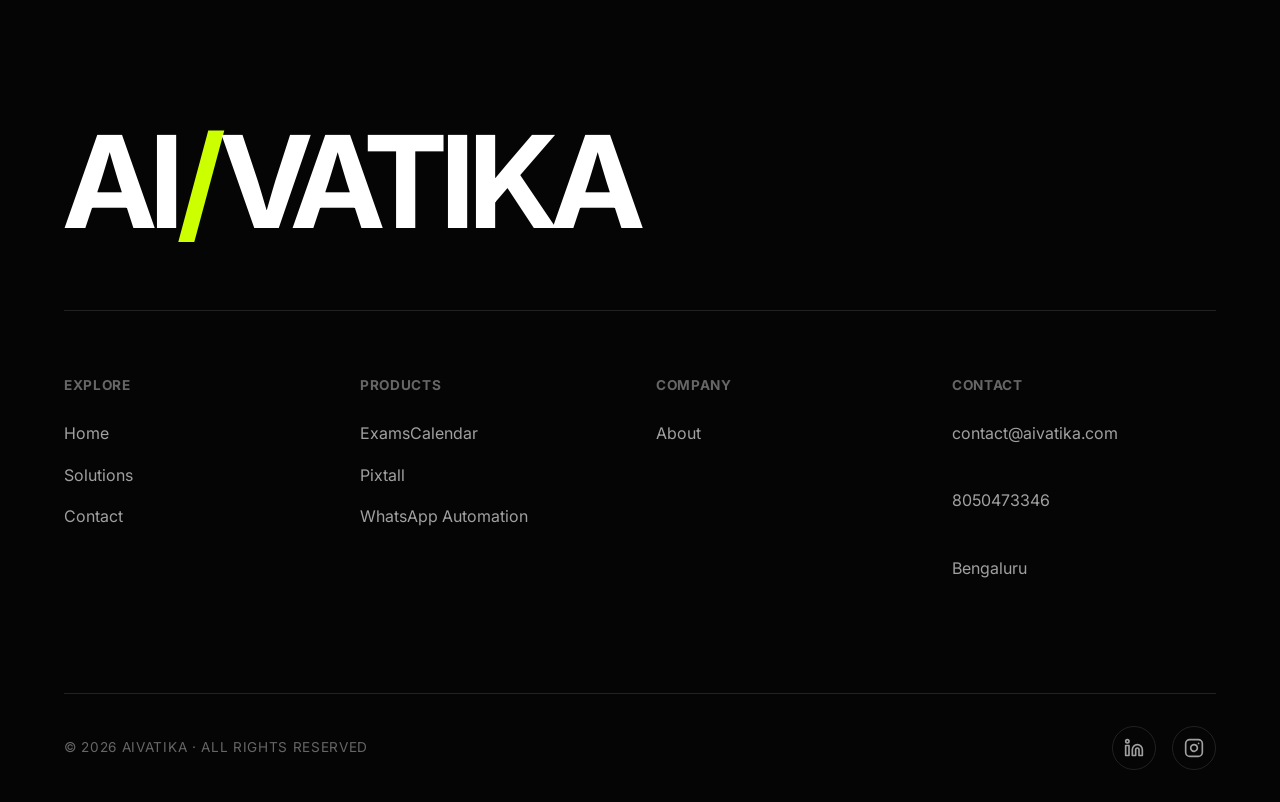
==== commit ec1234ad: "Add real LinkedIn and Instagram links to footer across all pages" ====
--- a/index.html
+++ b/index.html
@@ -275,11 +275,11 @@
             <div class="copyright">© 2026 AIVATIKA · ALL RIGHTS RESERVED</div>
             <div class="socials">
                 <!-- LinkedIn -->
-                <a href="#" class="social-icon" aria-label="LinkedIn">
+                <a href="https://www.linkedin.com/company/aivatikaa/" target="_blank" rel="noopener noreferrer" class="social-icon" aria-label="LinkedIn">
                     <svg width="20" height="20" viewBox="0 0 24 24" fill="none" stroke="currentColor" stroke-width="2" stroke-linecap="round" stroke-linejoin="round"><path d="M16 8a6 6 0 0 1 6 6v7h-4v-7a2 2 0 0 0-2-2 2 2 0 0 0-2 2v7h-4v-7a6 6 0 0 1 6-6z"></path><rect x="2" y="9" width="4" height="12"></rect><circle cx="4" cy="4" r="2"></circle></svg>
                 </a>
                 <!-- Instagram -->
-                <a href="#" class="social-icon" aria-label="Instagram">
+                <a href="https://www.instagram.com/ai_vatika?igsh=MWx0ZTZkOWV6eGcweg==" target="_blank" rel="noopener noreferrer" class="social-icon" aria-label="Instagram">
                     <svg width="20" height="20" viewBox="0 0 24 24" fill="none" stroke="currentColor" stroke-width="2" stroke-linecap="round" stroke-linejoin="round"><rect x="2" y="2" width="20" height="20" rx="5" ry="5"></rect><path d="M16 11.37A4 4 0 1 1 12.63 8 4 4 0 0 1 16 11.37z"></path><line x1="17.5" y1="6.5" x2="17.51" y2="6.5"></line></svg>
                 </a>
             </div>
